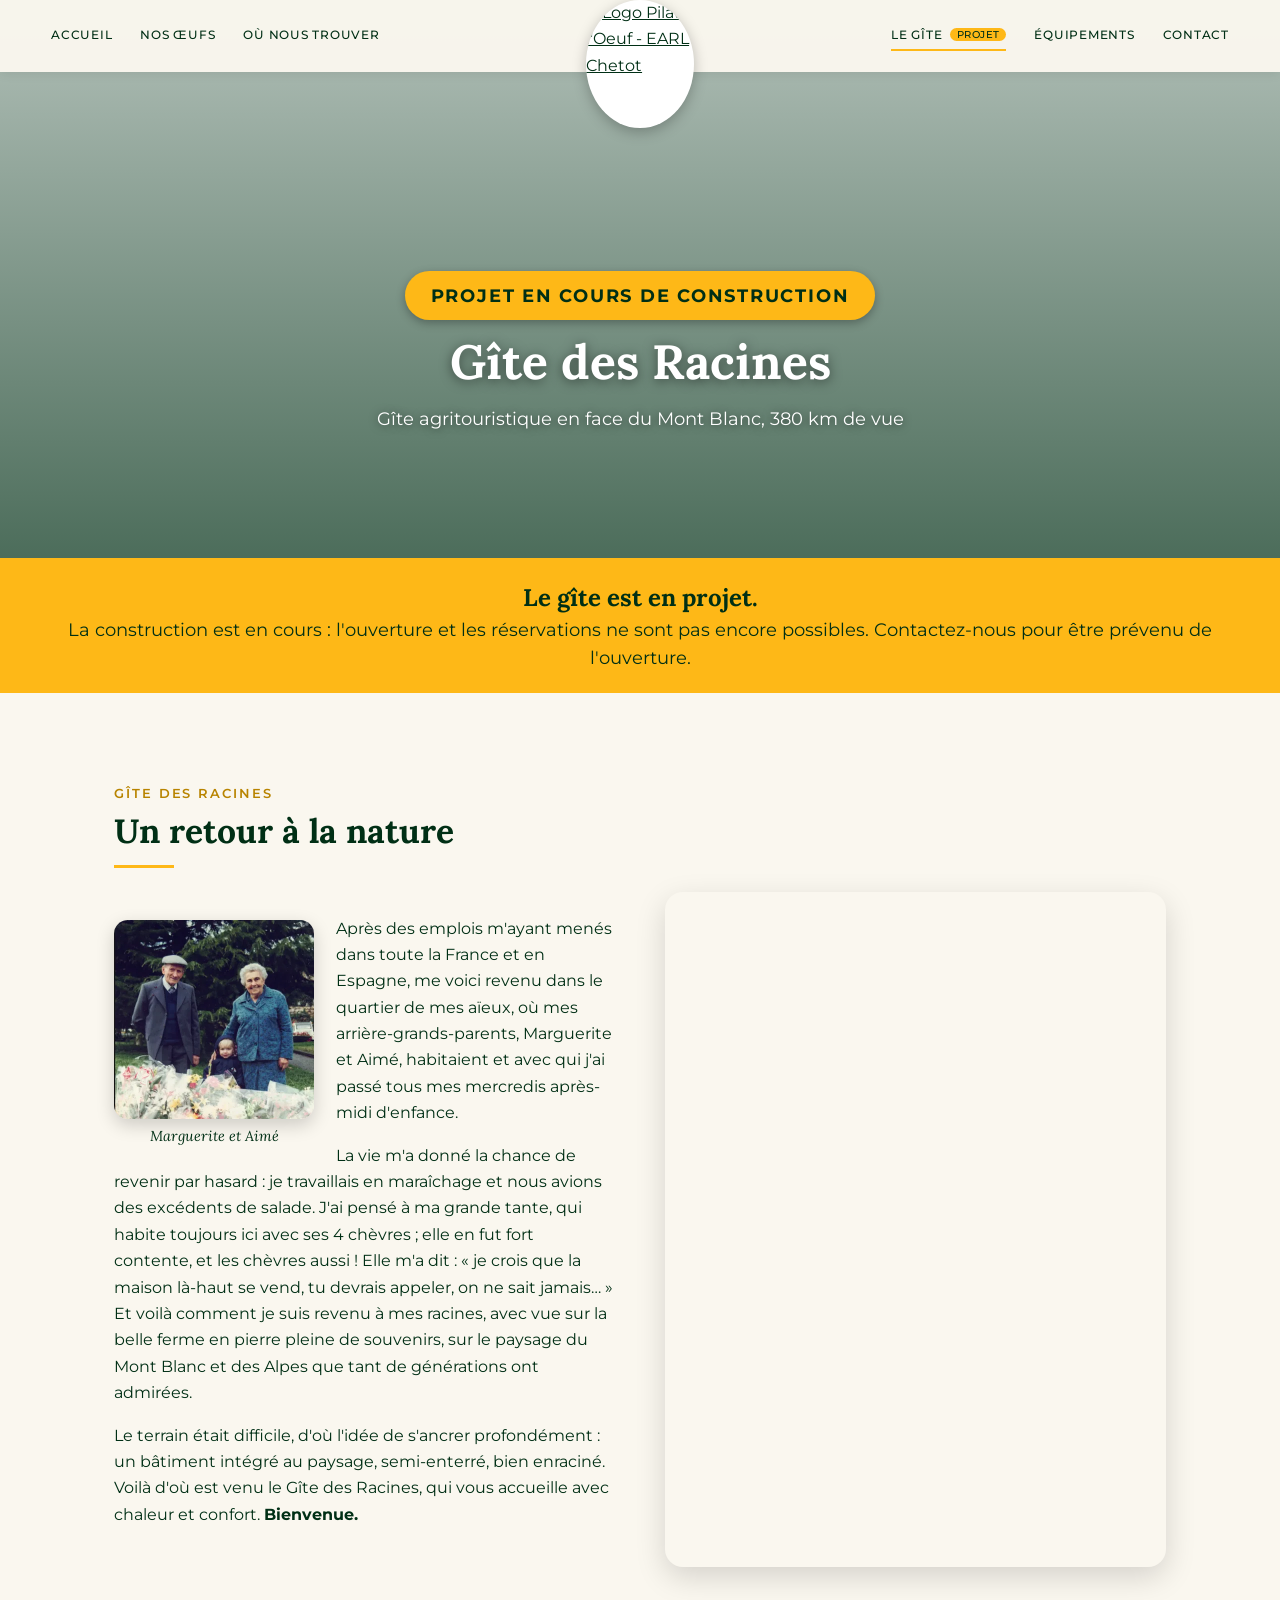
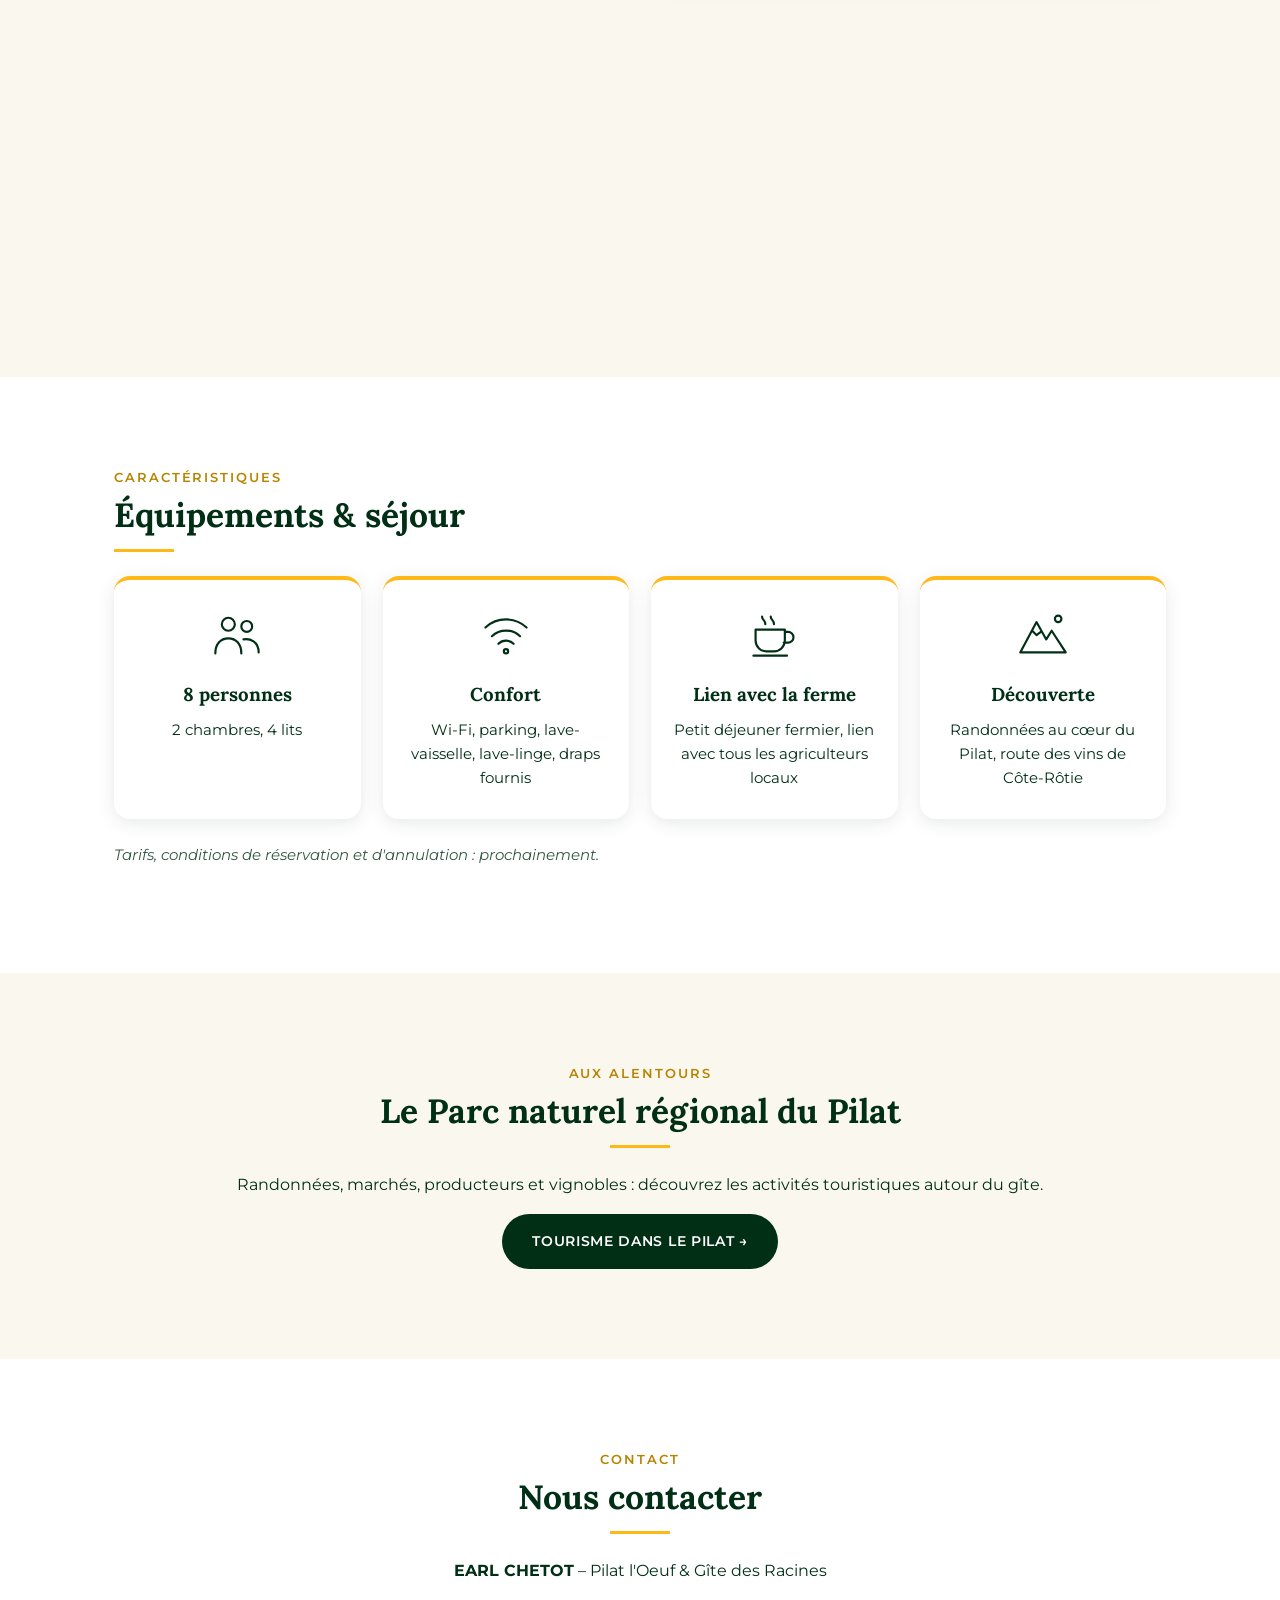
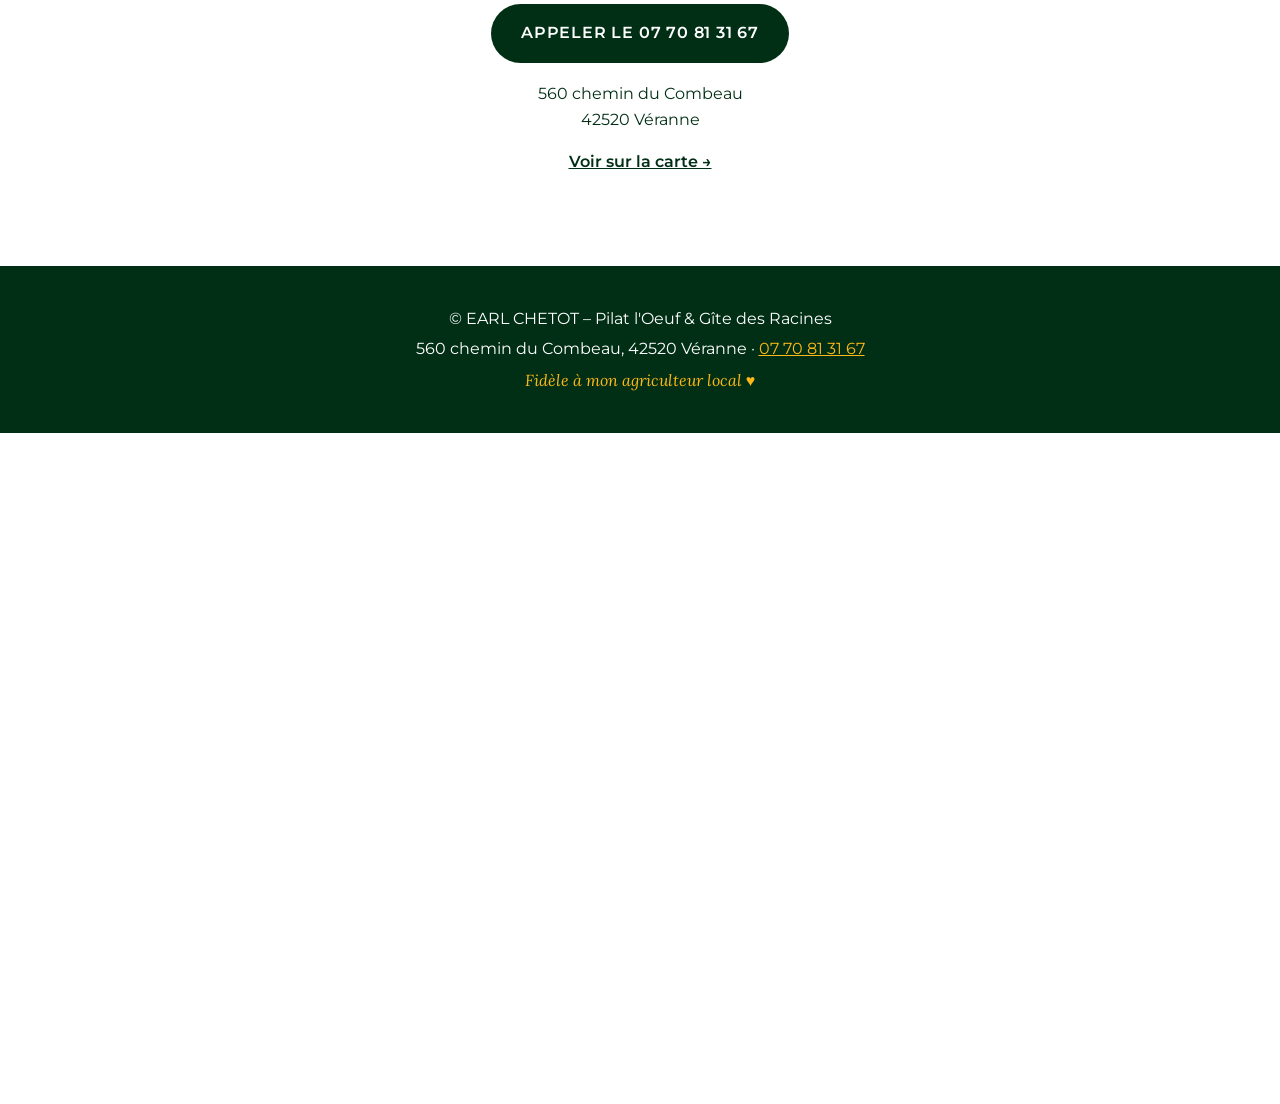
==== gite.html @ 7811bbba "m" ====
<!DOCTYPE html>
<html lang="fr">
<head>
<meta charset="utf-8">
<meta name="viewport" content="width=device-width, initial-scale=1">
<title>Gîte des Racines (en projet) | Gîte agritouristique à Véranne, Pilat</title>
<meta name="description" content="Gîte des Racines : projet de gîte agritouristique semi-enterré face au Mont Blanc, à Véranne (Pilat). 8 personnes, 2 chambres. Ouverture prochainement.">
<meta name="author" content="EARL Chetot">
<meta name="robots" content="index, follow, max-image-preview:large">
<meta name="theme-color" content="#002F15">
<link rel="canonical" href="https://rapatatasse.github.io/chetot/gite.html">
<link rel="icon" type="image/png" sizes="32x32" href="img/icon-32.png">
<link rel="apple-touch-icon" href="img/icon-180.png">
<meta property="og:type" content="website">
<meta property="og:locale" content="fr_FR">
<meta property="og:site_name" content="Pilat l'Oeuf &amp; Gîte des Racines">
<meta property="og:title" content="Gîte des Racines (en projet) | Gîte agritouristique à Véranne, Pilat">
<meta property="og:description" content="Gîte des Racines : projet de gîte agritouristique semi-enterré face au Mont Blanc, à Véranne (Pilat). 8 personnes, 2 chambres. Ouverture prochainement.">
<meta property="og:url" content="https://rapatatasse.github.io/chetot/gite.html">
<meta property="og:image" content="https://rapatatasse.github.io/chetot/img/og-image.jpg">
<meta property="og:image:width" content="1200">
<meta property="og:image:height" content="630">
<meta name="twitter:card" content="summary_large_image">
<meta name="twitter:title" content="Gîte des Racines (en projet) | Gîte agritouristique à Véranne, Pilat">
<meta name="twitter:description" content="Gîte des Racines : projet de gîte agritouristique semi-enterré face au Mont Blanc, à Véranne (Pilat). 8 personnes, 2 chambres. Ouverture prochainement.">
<meta name="twitter:image" content="https://rapatatasse.github.io/chetot/img/og-image.jpg">
<link rel="preload" as="image" href="img/homegite-800.webp" media="(max-width:860px)">
<link rel="preload" as="image" href="img/homegite.webp" media="(min-width:861px)">
<link rel="preconnect" href="https://fonts.googleapis.com">
<link rel="preconnect" href="https://fonts.gstatic.com" crossorigin>
<link href="https://fonts.googleapis.com/css2?family=Lora:wght@400;600&family=Montserrat:wght@400;500;600&display=swap" rel="stylesheet">
<link rel="stylesheet" href="style.css">
<script type="application/ld+json">
{"@context":"https://schema.org","@graph":[{"@type":"LodgingBusiness","@id":"https://rapatatasse.github.io/chetot/#gite","name":"Gîte des Racines (en projet)","url":"https://rapatatasse.github.io/chetot/gite.html","image":"https://rapatatasse.github.io/chetot/img/gite-matin.webp","telephone":"+33770813167","address":{"@type":"PostalAddress","streetAddress":"560 chemin du Combeau","postalCode":"42520","addressLocality":"Véranne","addressRegion":"Loire","addressCountry":"FR"},"description":"Projet de gîte agritouristique semi-enterré face au Mont Blanc, 2 chambres, 4 lits, 8 personnes, dans le Parc naturel régional du Pilat.","numberOfRooms":2,"amenityFeature":[{"@type":"LocationFeatureSpecification","name":"Wi-Fi","value":true},{"@type":"LocationFeatureSpecification","name":"Parking","value":true},{"@type":"LocationFeatureSpecification","name":"Lave-vaisselle","value":true},{"@type":"LocationFeatureSpecification","name":"Lave-linge","value":true},{"@type":"LocationFeatureSpecification","name":"Draps fournis","value":true}],"parentOrganization":{"@id":"https://rapatatasse.github.io/chetot/#elevage"}},{"@type":"BreadcrumbList","itemListElement":[{"@type":"ListItem","position":1,"name":"Accueil","item":"https://rapatatasse.github.io/chetot/"},{"@type":"ListItem","position":2,"name":"Le gîte","item":"https://rapatatasse.github.io/chetot/gite.html"}]}]}
</script>
</head>
<body>
<svg width="0" height="0" style="position:absolute" aria-hidden="true"><defs>
<symbol id="i-hen" viewBox="0 0 48 48"><path d="M12 20c2 14 8 20 18 20 8 0 12-6 12-12 0-3-1-5-3-6"/><path d="M27 21c0-4 1-7 5-7s6 3 6 6-1 4-3 5"/><path d="M31 14c0-3 2-4 3-3 1-2 4-1 3 2"/><path d="M38 19l4 2-4 2"/><path d="M26 40v5M32 40v5M12 20c-3 0-5 3-6 6"/><circle cx="34" cy="18" r=".8"/></symbol>
<symbol id="i-wheat" viewBox="0 0 48 48"><path d="M24 46V8"/><path d="M24 18c-5 0-7-4-7-8 5 0 7 4 7 8zM24 18c5 0 7-4 7-8-5 0-7 4-7 8zM24 28c-5 0-7-4-7-8 5 0 7 4 7 8zM24 28c5 0 7-4 7-8-5 0-7 4-7 8zM24 38c-5 0-7-4-7-8 5 0 7 4 7 8zM24 38c5 0 7-4 7-8-5 0-7 4-7 8z"/></symbol>
<symbol id="i-leaf" viewBox="0 0 48 48"><path d="M8 38C8 20 20 10 40 8c0 20-10 32-26 32-3 0-6-1-6-2z"/><path d="M8 42L28 22"/></symbol>
<symbol id="i-house" viewBox="0 0 48 48"><path d="M5 24L24 8l19 16M10 21v21h28V21M20 42V30h8v12"/></symbol>
<symbol id="i-bed" viewBox="0 0 48 48"><path d="M6 40V12M6 32h36v8M42 32v-6a6 6 0 0 0-6-6H20v12"/><circle cx="13" cy="26" r="3.5"/></symbol>
<symbol id="i-sun" viewBox="0 0 48 48"><circle cx="24" cy="24" r="8"/><path d="M24 4v6M24 38v6M4 24h6M38 24h6M10 10l4 4M34 34l4 4M38 10l-4 4M14 34l-4 4"/></symbol>
<symbol id="i-tree" viewBox="0 0 48 48"><path d="M24 45V32M24 4L12 20h6L9 33h30l-9-13h6z"/></symbol>
<symbol id="i-medal" viewBox="0 0 48 48"><circle cx="24" cy="18" r="11"/><path d="M18 28l-4 16 10-5 10 5-4-16"/><path d="M24 12l2 4 4 .5-3 3 .8 4-3.8-2-3.8 2 .8-4-3-3 4-.5z"/></symbol>
<symbol id="i-barn" viewBox="0 0 48 48"><path d="M5 20L24 6l19 14v22H5zM15 42V28h18v14M15 28l18 14M33 28L15 42"/></symbol>
<symbol id="i-people" viewBox="0 0 48 48"><circle cx="16" cy="15" r="6"/><circle cx="33" cy="17" r="5"/><path d="M4 42c0-9 5-14 12-14s12 5 12 14M30 29c6-1 14 2 14 12"/></symbol>
<symbol id="i-wifi" viewBox="0 0 48 48"><path d="M5 18a28 28 0 0 1 38 0M11 26a19 19 0 0 1 26 0M17 33a10 10 0 0 1 14 0"/><circle cx="24" cy="40" r="2"/></symbol>
<symbol id="i-cup" viewBox="0 0 48 48"><path d="M7 20h27v10a10 10 0 0 1-10 10h-7A10 10 0 0 1 7 30zM34 22h3a5 5 0 0 1 0 10h-4M13 8c0 3 3 3 3 7M21 8c0 3 3 3 3 7M5 44h31"/></symbol>
<symbol id="i-mountain" viewBox="0 0 48 48"><path d="M3 41L18 13l9 16 5-8 13 20zM14 21l4 4 4-3"/><circle cx="38" cy="10" r="3"/></symbol>
</defs></svg>

<header class="topbar">
  <nav class="nav-left" aria-label="Menu élevage">
    <a href="index.html">Accueil</a>
    <a href="oeufs.html">Nos œufs</a>
    <a href="oeufs.html#vente">Où nous trouver</a>
  </nav>
  <a class="logo" href="index.html" aria-label="Accueil - Pilat l'Oeuf"><img src="img/logo.webp" width="300" height="356" alt="Logo Pilat l'Oeuf - EARL Chetot" fetchpriority="high"></a>
  <nav class="nav-right" aria-label="Menu gîte">
    <a href="gite.html" aria-current="page">Le gîte <em class="soon">projet</em></a>
    <a href="gite.html#equipements">Équipements</a>
    <a href="#contact">Contact</a>
  </nav>
  <button class="burger" aria-label="Ouvrir le menu" onclick="document.body.classList.toggle('menu-open')"><span></span><span></span><span></span></button>
</header>

<nav class="mobile-menu" aria-label="Menu mobile" onclick="document.body.classList.remove('menu-open')">
  <a href="index.html">Accueil</a>
  <a href="oeufs.html">Nos œufs</a>
  <a href="oeufs.html#vente">Où nous trouver</a>
  <a href="gite.html">Le gîte (en projet)</a>
  <a href="gite.html#equipements">Équipements</a>
  <a href="#contact">Contact</a>
</nav>

<main id="top">
  <section class="page-hero gite" aria-label="Présentation">
    <div class="page-hero-inner">
      <p class="badge badge-xl">Projet en cours de construction</p>
      <h1>Gîte des Racines</h1>
      <p>Gîte agritouristique en face du Mont Blanc, 380 km de vue</p>
    </div>
  </section>
  <aside class="project-banner" role="note">
    <strong>Le gîte est en projet.</strong> La construction est en cours : l'ouverture et les réservations ne sont pas encore possibles. Contactez-nous pour être prévenu de l'ouverture.
  </aside>

  <section id="gite" class="section alt">
    <div class="wrap">
      <p class="eyebrow">Gîte des Racines</p>
      <h2>Un retour à la nature</h2>
      <div class="two">
        <div>
          <figure class="inline-photo"><img src="img/papymamie.webp" srcset="img/papymamie-400.webp 400w, img/papymamie.webp 686w" sizes="(max-width:860px) 40vw, 200px" width="686" height="682" alt="Marguerite et Aimé, mes arrière-grands-parents" loading="lazy" decoding="async"><figcaption>Marguerite et Aimé</figcaption></figure>
          <p>Après des emplois m'ayant menés dans toute la France et en Espagne, me voici revenu dans le quartier de mes aïeux, où mes arrière-grands-parents, Marguerite et Aimé, habitaient et avec qui j'ai passé tous mes mercredis après-midi d'enfance.</p>
          <p>La vie m'a donné la chance de revenir par hasard : je travaillais en maraîchage et nous avions des excédents de salade. J'ai pensé à ma grande tante, qui habite toujours ici avec ses 4 chèvres ; elle en fut fort contente, et les chèvres aussi ! Elle m'a dit : « je crois que la maison là-haut se vend, tu devrais appeler, on ne sait jamais… » Et voilà comment je suis revenu à mes racines, avec vue sur la belle ferme en pierre pleine de souvenirs, sur le paysage du Mont Blanc et des Alpes que tant de générations ont admirées.</p>
          <p>Le terrain était difficile, d'où l'idée de s'ancrer profondément : un bâtiment intégré au paysage, semi-enterré, bien enraciné. Voilà d'où est venu le Gîte des Racines, qui vous accueille avec chaleur et confort. <strong>Bienvenue.</strong></p>
          
        </div>
        <img class="rounded" src="img/gite-matin.webp" srcset="img/gite-matin-500.webp 500w, img/gite-matin.webp 900w" sizes="(max-width:860px) 100vw, 530px" width="900" height="675" alt="Vue du gîte au matin" loading="lazy" decoding="async">
      </div>
      <div class="gallery">
        <img src="img/gite-vue-1.webp" srcset="img/gite-vue-1-500.webp 500w, img/gite-vue-1.webp 900w" sizes="(max-width:860px) 100vw, 530px" width="900" height="661" alt="Vue depuis le gîte" loading="lazy" decoding="async">
        <img src="img/gite-vue-3.webp" srcset="img/gite-vue-3-500.webp 500w, img/gite-vue-3.webp 900w" sizes="(max-width:860px) 100vw, 530px" width="900" height="506" alt="Vue depuis le gîte" loading="lazy" decoding="async">
      </div>
    </div>
  </section>
  <section id="equipements" class="section">
    <div class="wrap">
      <p class="eyebrow">Caractéristiques</p>
      <h2>Équipements &amp; séjour</h2>
      <div class="cards">
        <article><svg class="ico" viewBox="0 0 48 48" aria-hidden="true"><use href="#i-people"/></svg><h3>8 personnes</h3><p>2 chambres, 4 lits</p></article>
        <article><svg class="ico" viewBox="0 0 48 48" aria-hidden="true"><use href="#i-wifi"/></svg><h3>Confort</h3><p>Wi-Fi, parking, lave-vaisselle, lave-linge, draps fournis</p></article>
        <article><svg class="ico" viewBox="0 0 48 48" aria-hidden="true"><use href="#i-cup"/></svg><h3>Lien avec la ferme</h3><p>Petit déjeuner fermier, lien avec tous les agriculteurs locaux</p></article>
        <article><svg class="ico" viewBox="0 0 48 48" aria-hidden="true"><use href="#i-mountain"/></svg><h3>Découverte</h3><p>Randonnées au cœur du Pilat, route des vins de Côte-Rôtie</p></article>
      </div>
      <p class="note">Tarifs, conditions de réservation et d'annulation : prochainement.</p>
    </div>
  </section>
  <section id="alentours" class="section alt">
    <div class="wrap center">
      <p class="eyebrow">Aux alentours</p>
      <h2>Le Parc naturel régional du Pilat</h2>
      <p>Randonnées, marchés, producteurs et vignobles : découvrez les activités touristiques autour du gîte.</p>
      <a class="btn btn-green" href="https://www.parc-naturel-pilat.fr/thematique/nos-actions/tourisme/" target="_blank" rel="noopener">Tourisme dans le Pilat →</a>
    </div>
  </section>
  <section id="contact" class="section">
    <div class="wrap center">
      <p class="eyebrow">Contact</p>
      <h2>Nous contacter</h2>
      <p><strong>EARL CHETOT</strong> – Pilat l'Oeuf &amp; Gîte des Racines</p>
      <address class="contact-card">
        <a class="btn btn-green" href="tel:+33770813167">Appeler le 07 70 81 31 67</a>
        <p>560 chemin du Combeau<br>42520 Véranne</p>
        <a class="maplink" href="https://www.google.com/maps/search/?api=1&query=560+chemin+du+Combeau+42520+V%C3%A9ranne" target="_blank" rel="noopener">Voir sur la carte →</a>
      </address>
    </div>
  </section>
</main>

<footer>
  <p>© EARL CHETOT – Pilat l'Oeuf &amp; Gîte des Racines</p>
  <p>560 chemin du Combeau, 42520 Véranne · <a href="tel:+33770813167">07 70 81 31 67</a></p>
  <p class="tag">Fidèle à mon agriculteur local ♥</p>
</footer>

</body>
</html>
---- style.css ----
:root{--gold:#FEB817;--green:#002F15;--cream:#faf7ef;--sage:#7d9a78}
*{box-sizing:border-box;margin:0;padding:0}
html{scroll-behavior:smooth;scroll-padding-top:80px}
body{font-family:'Montserrat',sans-serif;color:var(--green);background:#fff;line-height:1.65}
img{max-width:100%;display:block}
a{color:inherit}

/* Header */
.topbar{position:fixed;top:0;left:0;right:0;height:72px;z-index:50;background:rgba(250,247,239,.96);display:flex;align-items:center;justify-content:space-between;padding:0 4%;box-shadow:0 2px 10px rgba(0,0,0,.08)}
.topbar nav{display:flex;gap:28px;flex:1}
.nav-right{justify-content:flex-end}
.topbar nav a{text-decoration:none;font-size:.78rem;text-transform:uppercase;letter-spacing:.06em;font-weight:500;padding:4px 0;border-bottom:2px solid transparent}
.topbar nav a:hover{border-color:var(--gold)}
.logo{position:relative;z-index:2;margin:0 30px}
.logo img{height:128px;width:auto;margin-top:56px;border-radius:50%;box-shadow:0 4px 14px rgba(0,0,0,.25);background:#fff}
.burger,.mobile-menu{display:none}

/* Hero */
.sr-only{position:absolute;width:1px;height:1px;overflow:hidden;clip:rect(0 0 0 0);white-space:nowrap}
.poules{--bg:url(img/homepoules.webp)}
.gite{--bg:url(img/homegite.webp)}
.hero{display:flex;min-height:100vh;padding-top:72px}
.half{flex:1;position:relative;background:var(--bg) center/cover no-repeat;display:flex;align-items:center;justify-content:center;text-align:center;color:#fff}
.half::before{content:"";position:absolute;inset:0;background:linear-gradient(180deg,rgba(0,47,21,.15),rgba(0,47,21,.55))}
.half-inner{position:relative;max-width:420px;padding:30px 20px;margin-top:80px}
.half .hero-title{font-family:'Lora',serif;font-weight:600;font-size:2.3rem;line-height:1.2;text-shadow:0 2px 12px rgba(0,0,0,.5);padding-bottom:18px;margin-bottom:22px;border-bottom:2px solid #fff}
.picto{list-style:none;display:flex;justify-content:center;gap:22px;margin-bottom:28px}
.ico{width:44px;height:44px;fill:none;stroke:currentColor;stroke-width:2;stroke-linecap:round;stroke-linejoin:round}
.picto li{font-size:1.7rem;display:flex;flex-direction:column;align-items:center;max-width:100px}
.picto span{font-size:.7rem;text-transform:uppercase;letter-spacing:.05em;margin-top:4px;line-height:1.3}
.btn{display:inline-block;padding:14px 28px;border-radius:40px;text-decoration:none;font-weight:600;font-size:.85rem;text-transform:uppercase;letter-spacing:.05em;border:2px solid rgba(255,255,255,.8);transition:transform .2s}
.btn:hover{transform:translateY(-2px)}
.btn-gold{background:var(--gold);color:var(--green)}
.btn-green{background:var(--sage);color:#fff}
.section .btn-green{border-color:transparent;background:var(--green)}

/* Sections */
.section{padding:90px 0}
.alt{background:var(--cream)}
.wrap{max-width:1100px;margin:0 auto;padding:0 24px}
.center{text-align:center}
.two{display:grid;grid-template-columns:1fr 1fr;gap:50px;align-items:center}
.eyebrow{color:#b88400;text-transform:uppercase;letter-spacing:.15em;font-size:.8rem;font-weight:600;margin-bottom:6px}
h2{font-family:'Lora',serif;font-size:2.1rem;line-height:1.25;margin-bottom:24px;position:relative;padding-bottom:16px}
h2::after{content:"";position:absolute;left:0;bottom:0;width:60px;height:3px;background:var(--gold)}
.center h2::after{left:50%;transform:translateX(-50%)}
p{margin-bottom:16px}
.rounded{border-radius:18px;box-shadow:0 10px 30px rgba(0,0,0,.15);width:100%;object-fit:cover}
.cards{display:grid;grid-template-columns:repeat(4,1fr);gap:22px;margin-top:20px}
.cards.three{grid-template-columns:repeat(3,1fr)}
.cards article{background:#fff;border-radius:16px;padding:28px 22px;text-align:center;box-shadow:0 4px 18px rgba(0,47,21,.1);border-top:4px solid var(--gold)}
.alt .cards article{background:#fff}
.cards .ico{width:52px;height:52px;margin:0 auto 10px;stroke:var(--green)}
.cards h3{font-family:'Lora',serif;margin-bottom:8px}
.cards p{font-size:.92rem;margin:0}
.note{margin-top:24px;font-style:italic;font-size:.92rem;opacity:.8}
.gallery{display:grid;grid-template-columns:1fr 1fr;gap:20px;margin-top:40px}
.gallery img{border-radius:14px;height:280px;width:100%;object-fit:cover}
.gallery figure{margin:0}
.gallery figcaption{text-align:center;font-family:'Lora',serif;font-style:italic;margin-top:10px;font-size:.95rem}
.gallery.g3{grid-template-columns:repeat(3,1fr)}
.gallery.g3 img{height:360px}
.portrait{max-height:560px;object-position:center 30%}
footer{background:var(--green);color:#fff;text-align:center;padding:36px 20px}
footer p{margin:4px 0}
.tag{color:var(--gold);font-family:'Lora',serif;font-style:italic}

/* Mobile : visuel dédié */
@media(max-width:860px){
  .poules{--bg:url(img/homepoules-800.webp)}
  .gite{--bg:url(img/homegite-800.webp)}
  html{scroll-padding-top:60px}
  .topbar{height:60px;justify-content:center}
  .topbar nav{display:none}
  .logo{margin:0}
  .logo img{height:92px;margin-top:38px}
  .burger{display:flex;flex-direction:column;gap:5px;position:absolute;right:16px;top:18px;background:none;border:0;padding:4px;cursor:pointer}
  .burger span{width:26px;height:3px;background:var(--green);border-radius:2px}
  .mobile-menu{position:fixed;top:60px;left:0;right:0;z-index:49;background:var(--cream);flex-direction:column;text-align:center;padding:50px 0 16px;box-shadow:0 8px 20px rgba(0,0,0,.2);transform:translateY(-130%);transition:transform .3s}
  .menu-open .mobile-menu{display:flex;transform:none}
  .mobile-menu a{padding:14px;text-decoration:none;text-transform:uppercase;letter-spacing:.06em;font-size:.9rem;border-bottom:1px solid rgba(0,47,21,.1)}
  .hero{flex-direction:column;padding-top:60px;min-height:0}
  .half{min-height:calc((100svh - 60px)/2);min-height:420px}
  .half-inner{margin-top:0;padding:50px 18px 40px}
  .gite .half-inner{padding-top:50px}
  .half .hero-title{font-size:1.6rem;padding-bottom:12px;margin-bottom:16px}
  .picto{gap:14px;margin-bottom:20px}
  .picto li{max-width:84px}
  .picto .ico{width:36px;height:36px}
  .btn{display:block;padding:14px 18px;font-size:.8rem}
  .section{padding:54px 0}
  .two,.cards,.cards.three,.gallery,.gallery.g3{grid-template-columns:1fr}
  .two{gap:28px}
  h2{font-size:1.6rem}
  .gallery img,.gallery.g3 img{height:240px}
  .portrait{max-height:420px}
}

@media(prefers-reduced-motion:reduce){html{scroll-behavior:auto}*{transition:none!important}}
.topbar nav a:focus-visible,.btn:focus-visible,.burger:focus-visible{outline:3px solid var(--gold);outline-offset:3px}

.topbar nav a[aria-current]{border-color:var(--gold)}
.soon{font-style:normal;font-size:.6rem;background:var(--gold);color:var(--green);border-radius:10px;padding:1px 7px;margin-left:4px;vertical-align:middle;letter-spacing:.04em}
.badge{display:inline-block;background:var(--gold);color:var(--green);font-weight:700;text-transform:uppercase;letter-spacing:.1em;font-size:.8rem;padding:6px 16px;border-radius:30px;margin-bottom:14px;box-shadow:0 3px 10px rgba(0,0,0,.3)}
.badge-xl{font-size:1.1rem;padding:10px 26px}
.page-hero{position:relative;min-height:62vh;padding-top:72px;background:var(--bg) center/cover no-repeat;display:flex;align-items:center;justify-content:center;text-align:center;color:#fff}
.page-hero::before{content:"";position:absolute;inset:0;background:linear-gradient(180deg,rgba(0,47,21,.3),rgba(0,47,21,.7))}
.page-hero-inner{position:relative;max-width:760px;padding:60px 20px 40px;margin-top:70px}
.page-hero h1{font-family:'Lora',serif;font-size:3rem;line-height:1.15;text-shadow:0 2px 12px rgba(0,0,0,.5);margin-bottom:14px}
.page-hero p{font-size:1.1rem;text-shadow:0 1px 8px rgba(0,0,0,.6)}
.page-hero p.badge{text-shadow:none;font-size:.8rem}
.page-hero p.badge-xl{font-size:1.1rem}
.project-banner{background:var(--gold);color:var(--green);text-align:center;padding:22px 24px;font-size:1.15rem;line-height:1.5}
.project-banner strong{font-family:'Lora',serif;font-size:1.5rem;display:block}
.contact-card{font-style:normal;margin-top:20px}
.contact-card .btn{font-size:1rem;margin-bottom:18px}
.maplink{font-weight:600}
footer a{color:var(--gold)}
@media(max-width:860px){
  .page-hero{min-height:55vh;padding-top:60px}
  .page-hero-inner{margin-top:50px;padding:40px 18px 30px}
  .page-hero h1{font-size:2rem}
  .badge-xl{font-size:.9rem!important;padding:8px 18px}
  .project-banner{font-size:1rem;padding:18px}
  .project-banner strong{font-size:1.25rem}
  .contact-card .btn{display:block}
}

.inline-photo{float:left;width:200px;margin:4px 22px 10px 0}
.inline-photo img{width:100%;height:auto;border-radius:14px;box-shadow:0 6px 18px rgba(0,0,0,.18)}
.inline-photo figcaption{text-align:center;font-family:Lora,serif;font-style:italic;font-size:.9rem;margin-top:6px}
@media(max-width:860px){.inline-photo{width:40%;margin-right:16px}}
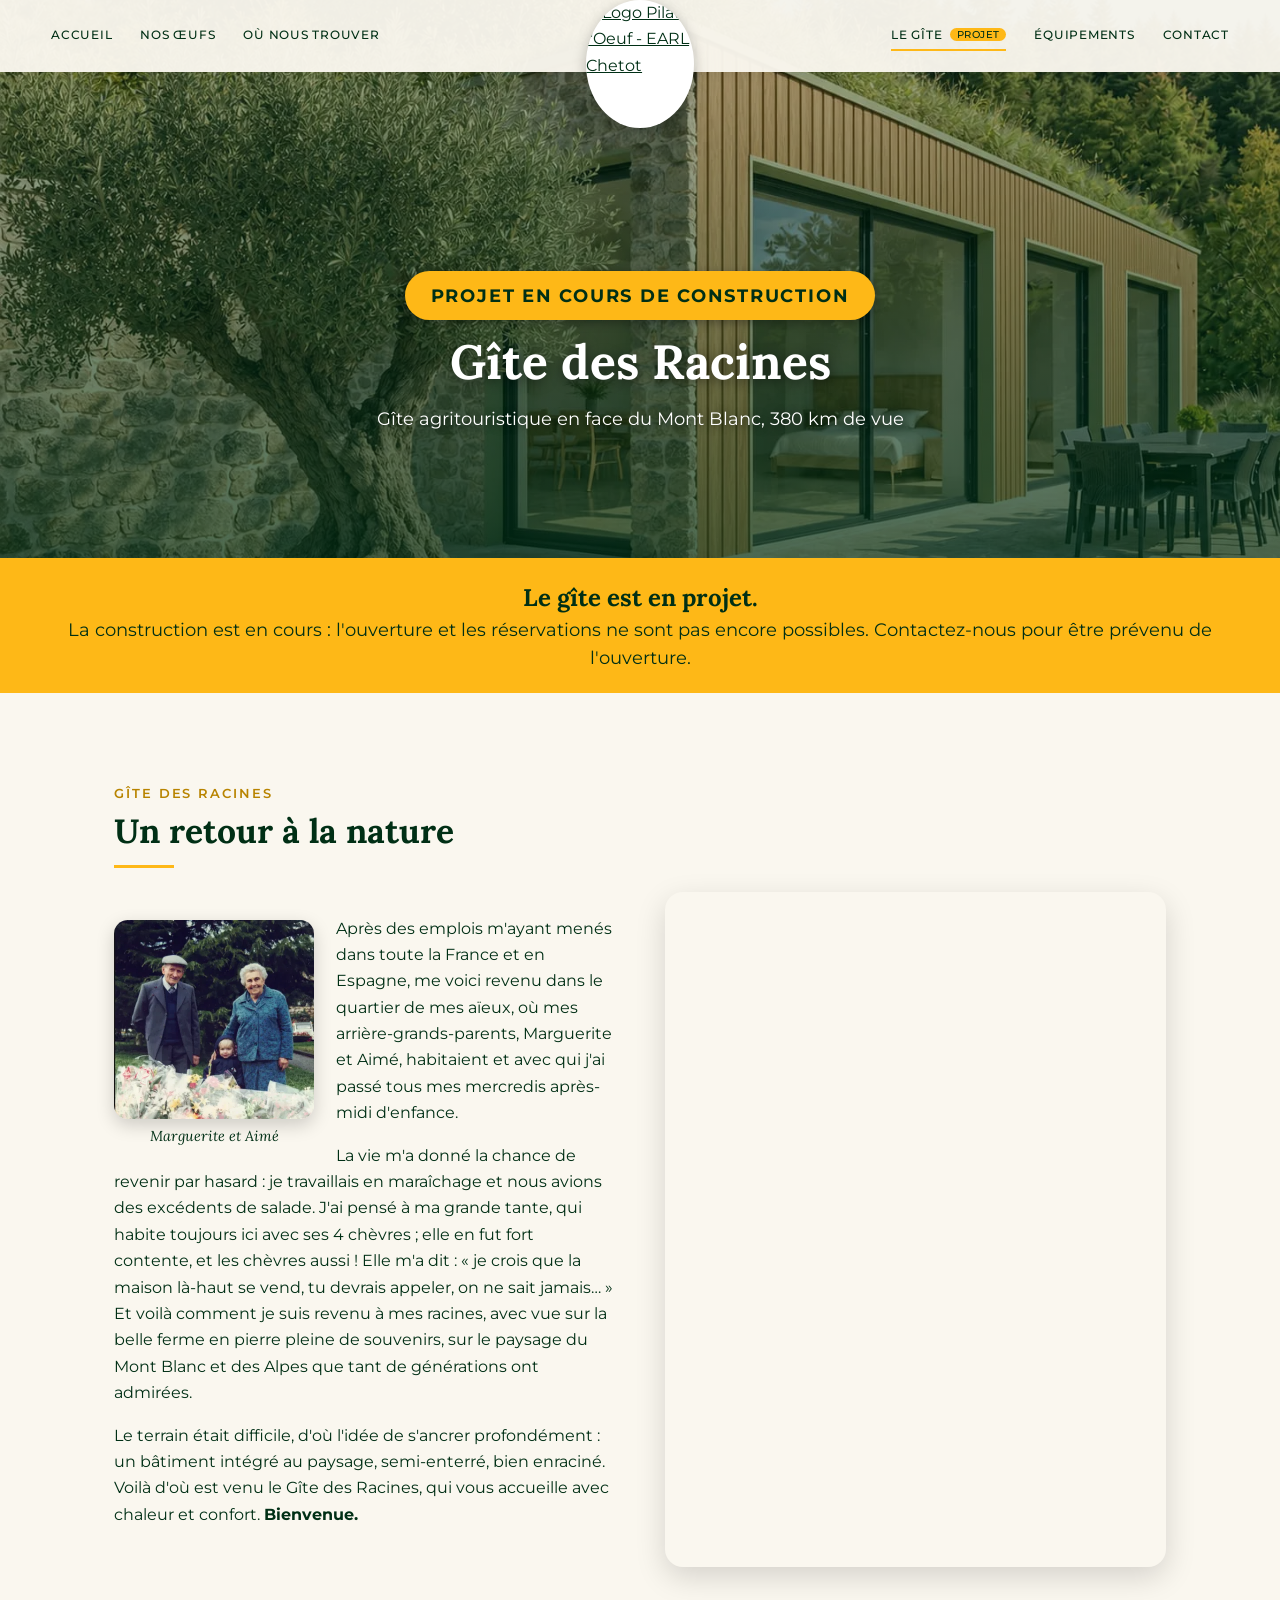
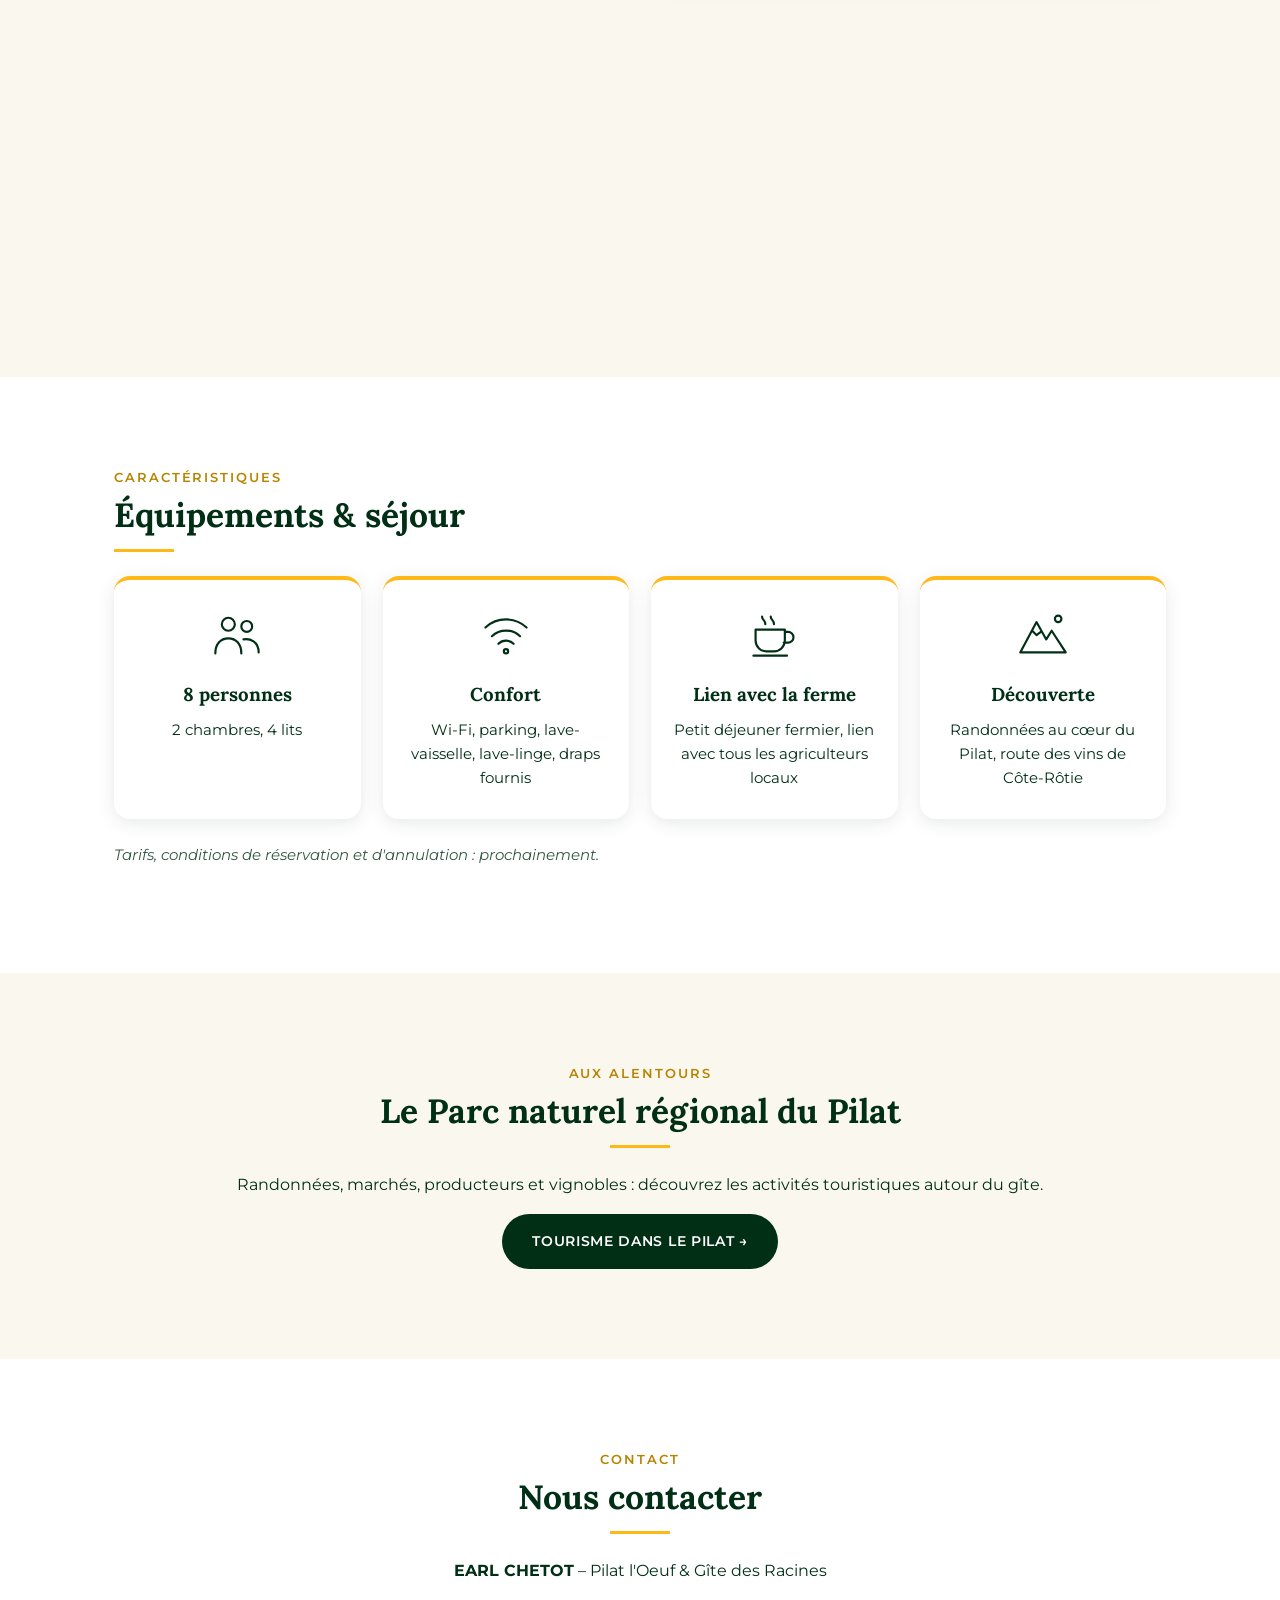
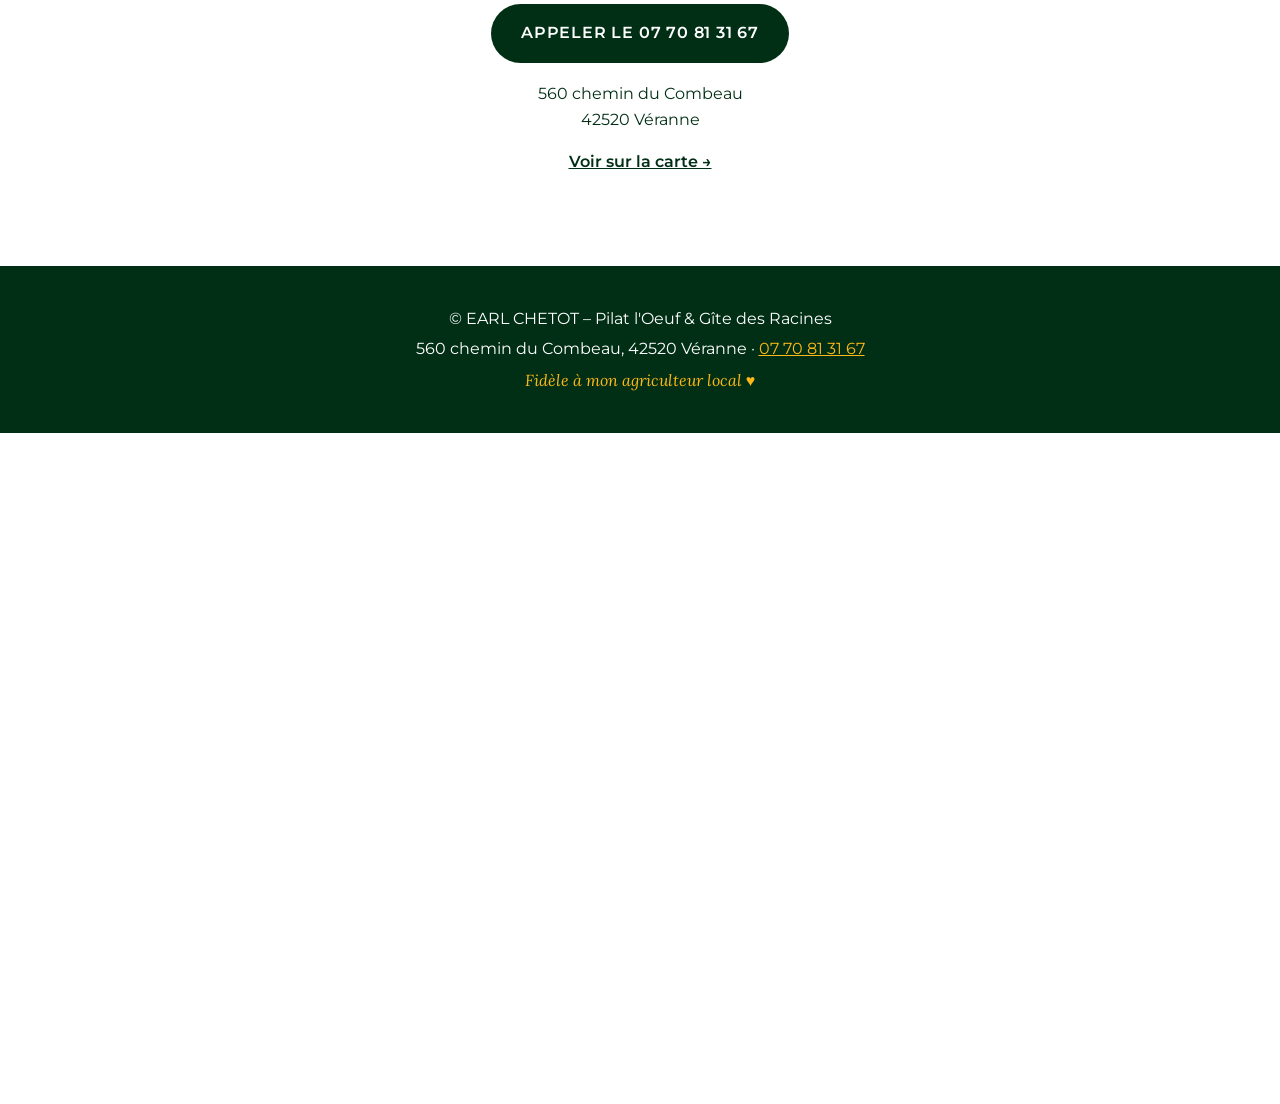
==== commit 2b835abe: "m" ====
--- a/gite.html
+++ b/gite.html
@@ -8,7 +8,7 @@
 <meta name="author" content="EARL Chetot">
 <meta name="robots" content="index, follow, max-image-preview:large">
 <meta name="theme-color" content="#002F15">
-<link rel="canonical" href="https://rapatatasse.github.io/chetot/gite.html">
+<link rel="canonical" href="https://www.pilatloeuf.fr/gite.html">
 <link rel="icon" type="image/png" sizes="32x32" href="img/icon-32.png">
 <link rel="apple-touch-icon" href="img/icon-180.png">
 <meta property="og:type" content="website">
@@ -16,14 +16,14 @@
 <meta property="og:site_name" content="Pilat l'Oeuf &amp; Gîte des Racines">
 <meta property="og:title" content="Gîte des Racines (en projet) | Gîte agritouristique à Véranne, Pilat">
 <meta property="og:description" content="Gîte des Racines : projet de gîte agritouristique semi-enterré face au Mont Blanc, à Véranne (Pilat). 8 personnes, 2 chambres. Ouverture prochainement.">
-<meta property="og:url" content="https://rapatatasse.github.io/chetot/gite.html">
-<meta property="og:image" content="https://rapatatasse.github.io/chetot/img/og-image.jpg">
+<meta property="og:url" content="https://www.pilatloeuf.fr/gite.html">
+<meta property="og:image" content="https://www.pilatloeuf.fr/img/og-image.jpg">
 <meta property="og:image:width" content="1200">
 <meta property="og:image:height" content="630">
 <meta name="twitter:card" content="summary_large_image">
 <meta name="twitter:title" content="Gîte des Racines (en projet) | Gîte agritouristique à Véranne, Pilat">
 <meta name="twitter:description" content="Gîte des Racines : projet de gîte agritouristique semi-enterré face au Mont Blanc, à Véranne (Pilat). 8 personnes, 2 chambres. Ouverture prochainement.">
-<meta name="twitter:image" content="https://rapatatasse.github.io/chetot/img/og-image.jpg">
+<meta name="twitter:image" content="https://www.pilatloeuf.fr/img/og-image.jpg">
 <link rel="preload" as="image" href="img/homegite-800.webp" media="(max-width:860px)">
 <link rel="preload" as="image" href="img/homegite.webp" media="(min-width:861px)">
 <link rel="preconnect" href="https://fonts.googleapis.com">
@@ -31,7 +31,7 @@
 <link href="https://fonts.googleapis.com/css2?family=Lora:wght@400;600&family=Montserrat:wght@400;500;600&display=swap" rel="stylesheet">
 <link rel="stylesheet" href="style.css">
 <script type="application/ld+json">
-{"@context":"https://schema.org","@graph":[{"@type":"LodgingBusiness","@id":"https://rapatatasse.github.io/chetot/#gite","name":"Gîte des Racines (en projet)","url":"https://rapatatasse.github.io/chetot/gite.html","image":"https://rapatatasse.github.io/chetot/img/gite-matin.webp","telephone":"+33770813167","address":{"@type":"PostalAddress","streetAddress":"560 chemin du Combeau","postalCode":"42520","addressLocality":"Véranne","addressRegion":"Loire","addressCountry":"FR"},"description":"Projet de gîte agritouristique semi-enterré face au Mont Blanc, 2 chambres, 4 lits, 8 personnes, dans le Parc naturel régional du Pilat.","numberOfRooms":2,"amenityFeature":[{"@type":"LocationFeatureSpecification","name":"Wi-Fi","value":true},{"@type":"LocationFeatureSpecification","name":"Parking","value":true},{"@type":"LocationFeatureSpecification","name":"Lave-vaisselle","value":true},{"@type":"LocationFeatureSpecification","name":"Lave-linge","value":true},{"@type":"LocationFeatureSpecification","name":"Draps fournis","value":true}],"parentOrganization":{"@id":"https://rapatatasse.github.io/chetot/#elevage"}},{"@type":"BreadcrumbList","itemListElement":[{"@type":"ListItem","position":1,"name":"Accueil","item":"https://rapatatasse.github.io/chetot/"},{"@type":"ListItem","position":2,"name":"Le gîte","item":"https://rapatatasse.github.io/chetot/gite.html"}]}]}
+{"@context":"https://schema.org","@graph":[{"@type":"LodgingBusiness","@id":"https://www.pilatloeuf.fr/#gite","name":"Gîte des Racines (en projet)","url":"https://www.pilatloeuf.fr/gite.html","image":"https://www.pilatloeuf.fr/img/gite-matin.webp","telephone":"+33770813167","address":{"@type":"PostalAddress","streetAddress":"560 chemin du Combeau","postalCode":"42520","addressLocality":"Véranne","addressRegion":"Loire","addressCountry":"FR"},"description":"Projet de gîte agritouristique semi-enterré face au Mont Blanc, 2 chambres, 4 lits, 8 personnes, dans le Parc naturel régional du Pilat.","numberOfRooms":2,"amenityFeature":[{"@type":"LocationFeatureSpecification","name":"Wi-Fi","value":true},{"@type":"LocationFeatureSpecification","name":"Parking","value":true},{"@type":"LocationFeatureSpecification","name":"Lave-vaisselle","value":true},{"@type":"LocationFeatureSpecification","name":"Lave-linge","value":true},{"@type":"LocationFeatureSpecification","name":"Draps fournis","value":true}],"parentOrganization":{"@id":"https://www.pilatloeuf.fr/#elevage"}},{"@type":"BreadcrumbList","itemListElement":[{"@type":"ListItem","position":1,"name":"Accueil","item":"https://www.pilatloeuf.fr/"},{"@type":"ListItem","position":2,"name":"Le gîte","item":"https://www.pilatloeuf.fr/gite.html"}]}]}
 </script>
 </head>
 <body>
--- a/style.css
+++ b/style.css
@@ -27,7 +27,8 @@
 .picto{list-style:none;display:flex;justify-content:center;gap:22px;margin-bottom:28px}
 .ico{width:44px;height:44px;fill:none;stroke:currentColor;stroke-width:2;stroke-linecap:round;stroke-linejoin:round}
 .picto li{font-size:1.7rem;display:flex;flex-direction:column;align-items:center;max-width:100px}
-.picto span{font-size:.7rem;text-transform:uppercase;letter-spacing:.05em;margin-top:4px;line-height:1.3}
+.picto span{font-size:.7rem;text-transform:uppercase;letter-spacing:.05em;margin-top:4px;line-height:1.3;hyphens:auto;overflow-wrap:break-word}
+.picto img.ico{object-fit:contain}
 .btn{display:inline-block;padding:14px 28px;border-radius:40px;text-decoration:none;font-weight:600;font-size:.85rem;text-transform:uppercase;letter-spacing:.05em;border:2px solid rgba(255,255,255,.8);transition:transform .2s}
 .btn:hover{transform:translateY(-2px)}
 .btn-gold{background:var(--gold);color:var(--green)}
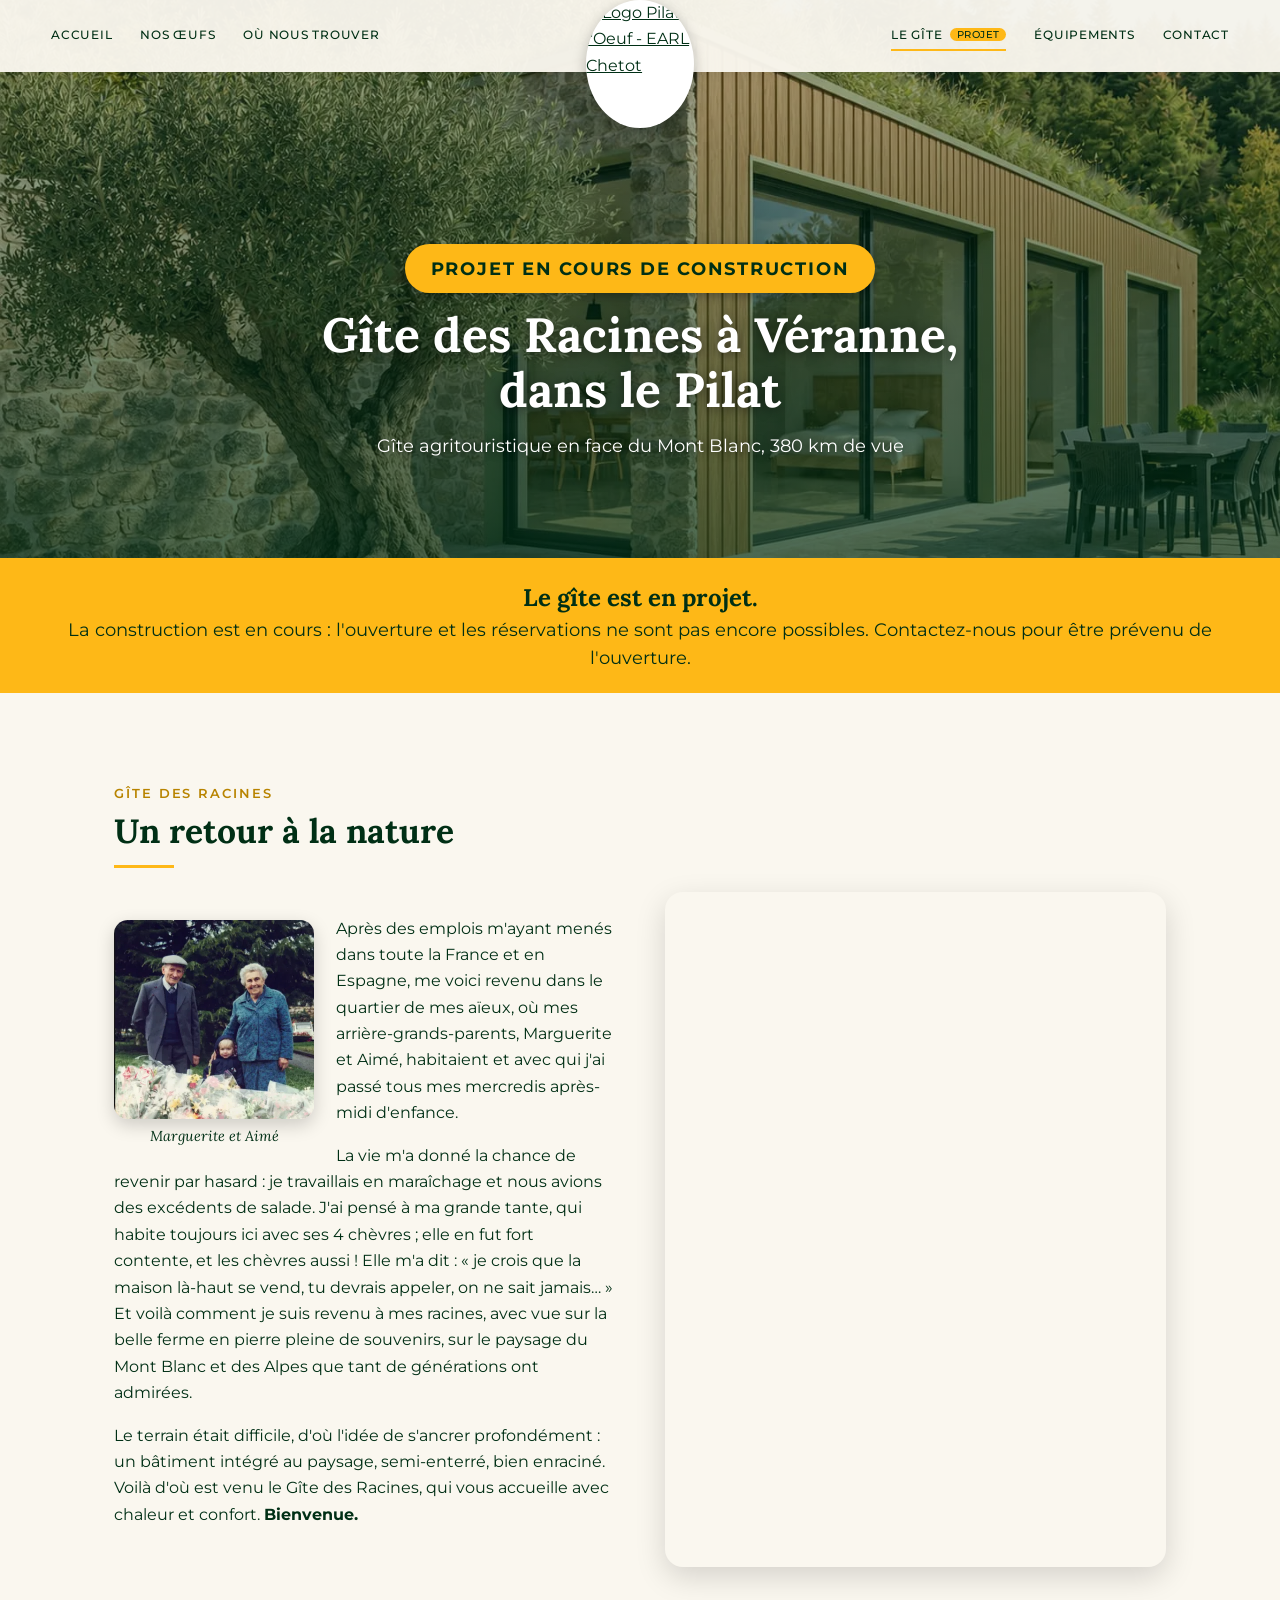
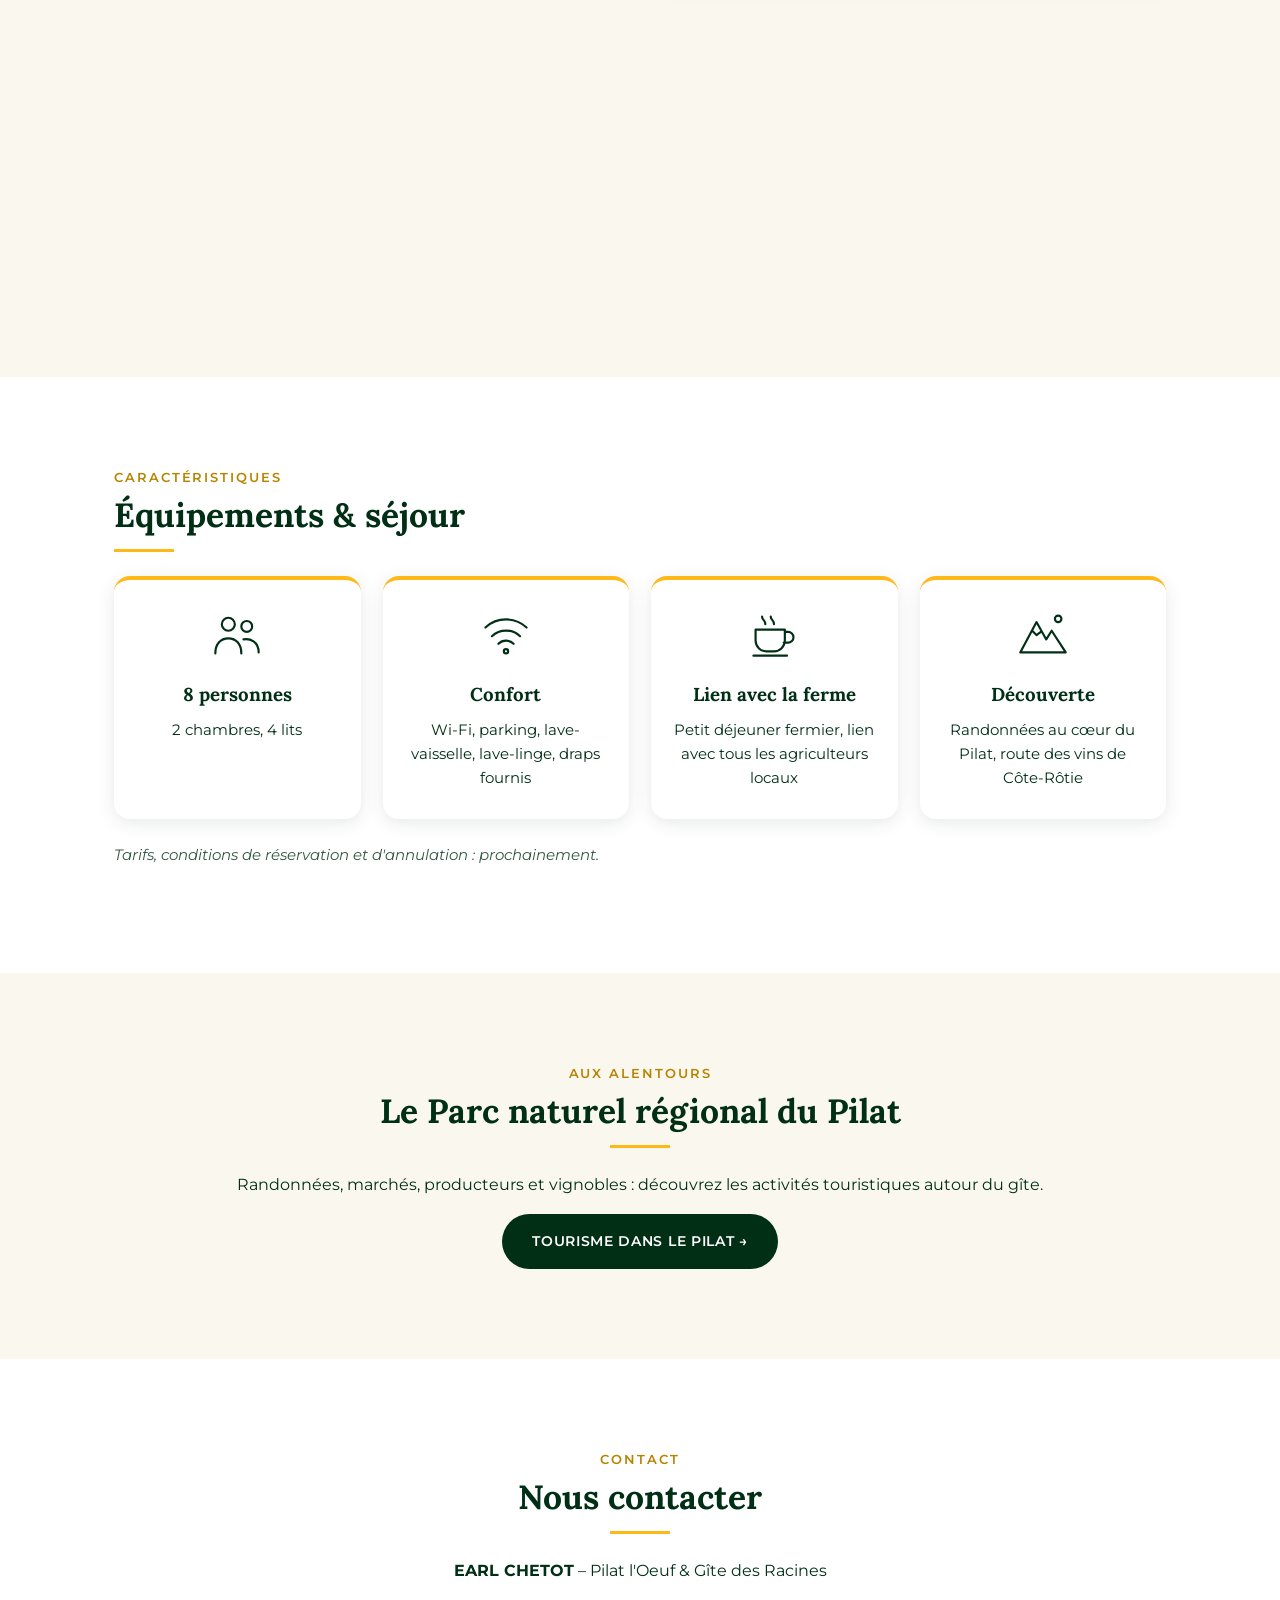
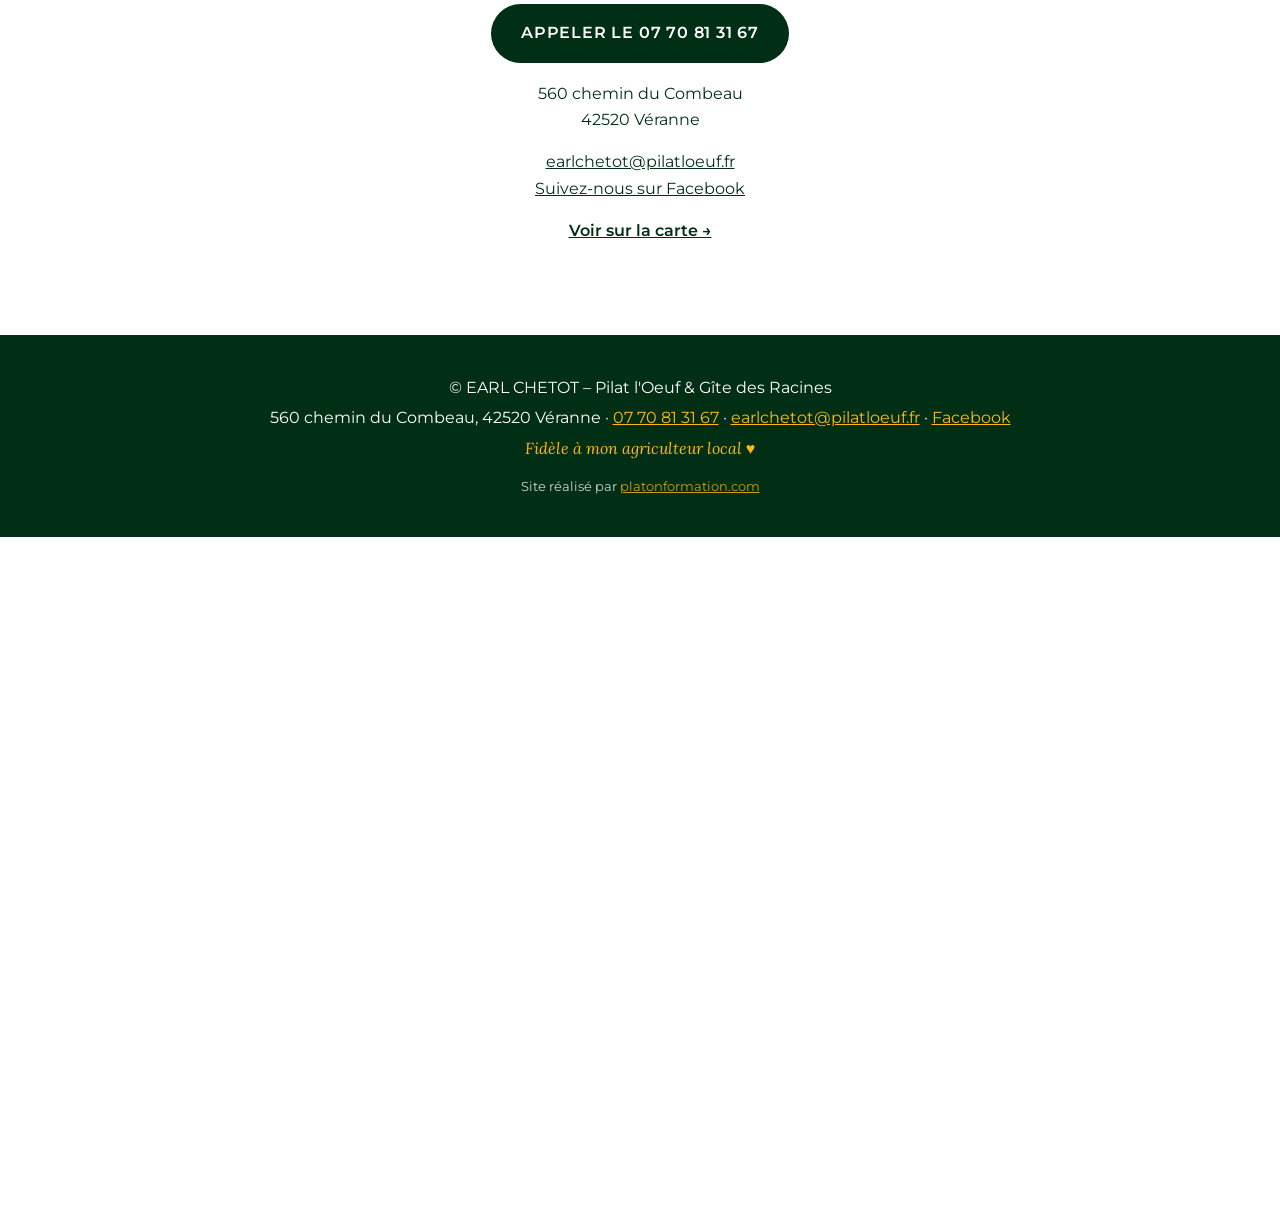
==== commit 59133971: "m" ====
--- a/gite.html
+++ b/gite.html
@@ -31,7 +31,7 @@
 <link href="https://fonts.googleapis.com/css2?family=Lora:wght@400;600&family=Montserrat:wght@400;500;600&display=swap" rel="stylesheet">
 <link rel="stylesheet" href="style.css">
 <script type="application/ld+json">
-{"@context":"https://schema.org","@graph":[{"@type":"LodgingBusiness","@id":"https://www.pilatloeuf.fr/#gite","name":"Gîte des Racines (en projet)","url":"https://www.pilatloeuf.fr/gite.html","image":"https://www.pilatloeuf.fr/img/gite-matin.webp","telephone":"+33770813167","address":{"@type":"PostalAddress","streetAddress":"560 chemin du Combeau","postalCode":"42520","addressLocality":"Véranne","addressRegion":"Loire","addressCountry":"FR"},"description":"Projet de gîte agritouristique semi-enterré face au Mont Blanc, 2 chambres, 4 lits, 8 personnes, dans le Parc naturel régional du Pilat.","numberOfRooms":2,"amenityFeature":[{"@type":"LocationFeatureSpecification","name":"Wi-Fi","value":true},{"@type":"LocationFeatureSpecification","name":"Parking","value":true},{"@type":"LocationFeatureSpecification","name":"Lave-vaisselle","value":true},{"@type":"LocationFeatureSpecification","name":"Lave-linge","value":true},{"@type":"LocationFeatureSpecification","name":"Draps fournis","value":true}],"parentOrganization":{"@id":"https://www.pilatloeuf.fr/#elevage"}},{"@type":"BreadcrumbList","itemListElement":[{"@type":"ListItem","position":1,"name":"Accueil","item":"https://www.pilatloeuf.fr/"},{"@type":"ListItem","position":2,"name":"Le gîte","item":"https://www.pilatloeuf.fr/gite.html"}]}]}
+{"@context":"https://schema.org","@graph":[{"@type":"LodgingBusiness","@id":"https://www.pilatloeuf.fr/#gite","name":"Gîte des Racines (en projet)","url":"https://www.pilatloeuf.fr/gite.html","image":"https://www.pilatloeuf.fr/img/gite-matin.webp","telephone":"+33770813167","email":"earlchetot@pilatloeuf.fr","sameAs":["https://www.facebook.com/profile.php?id=61596272487937"],"address":{"@type":"PostalAddress","streetAddress":"560 chemin du Combeau","postalCode":"42520","addressLocality":"Véranne","addressRegion":"Loire","addressCountry":"FR"},"description":"Projet de gîte agritouristique semi-enterré face au Mont Blanc, 2 chambres, 4 lits, 8 personnes, dans le Parc naturel régional du Pilat.","numberOfRooms":2,"amenityFeature":[{"@type":"LocationFeatureSpecification","name":"Wi-Fi","value":true},{"@type":"LocationFeatureSpecification","name":"Parking","value":true},{"@type":"LocationFeatureSpecification","name":"Lave-vaisselle","value":true},{"@type":"LocationFeatureSpecification","name":"Lave-linge","value":true},{"@type":"LocationFeatureSpecification","name":"Draps fournis","value":true}],"parentOrganization":{"@id":"https://www.pilatloeuf.fr/#elevage"}},{"@type":"BreadcrumbList","itemListElement":[{"@type":"ListItem","position":1,"name":"Accueil","item":"https://www.pilatloeuf.fr/"},{"@type":"ListItem","position":2,"name":"Le gîte","item":"https://www.pilatloeuf.fr/gite.html"}]}]}
 </script>
 </head>
 <body>
@@ -79,7 +79,7 @@
   <section class="page-hero gite" aria-label="Présentation">
     <div class="page-hero-inner">
       <p class="badge badge-xl">Projet en cours de construction</p>
-      <h1>Gîte des Racines</h1>
+      <h1>Gîte des Racines à Véranne, dans le Pilat</h1>
       <p>Gîte agritouristique en face du Mont Blanc, 380 km de vue</p>
     </div>
   </section>
@@ -136,6 +136,7 @@
       <address class="contact-card">
         <a class="btn btn-green" href="tel:+33770813167">Appeler le 07 70 81 31 67</a>
         <p>560 chemin du Combeau<br>42520 Véranne</p>
+        <p><a href="mailto:earlchetot@pilatloeuf.fr">earlchetot@pilatloeuf.fr</a><br><a href="https://www.facebook.com/profile.php?id=61596272487937" target="_blank" rel="noopener">Suivez-nous sur Facebook</a></p>
         <a class="maplink" href="https://www.google.com/maps/search/?api=1&query=560+chemin+du+Combeau+42520+V%C3%A9ranne" target="_blank" rel="noopener">Voir sur la carte →</a>
       </address>
     </div>
@@ -144,8 +145,9 @@
 
 <footer>
   <p>© EARL CHETOT – Pilat l'Oeuf &amp; Gîte des Racines</p>
-  <p>560 chemin du Combeau, 42520 Véranne · <a href="tel:+33770813167">07 70 81 31 67</a></p>
+  <p>560 chemin du Combeau, 42520 Véranne · <a href="tel:+33770813167">07 70 81 31 67</a> · <a href="mailto:earlchetot@pilatloeuf.fr">earlchetot@pilatloeuf.fr</a> · <a href="https://www.facebook.com/profile.php?id=61596272487937" target="_blank" rel="noopener">Facebook</a></p>
   <p class="tag">Fidèle à mon agriculteur local ♥</p>
+  <p class="credit">Site réalisé par <a href="https://platonformation.com" target="_blank" rel="noopener">platonformation.com</a></p>
 </footer>
 
 </body>
--- a/style.css
+++ b/style.css
@@ -104,6 +104,12 @@
 .soon{font-style:normal;font-size:.6rem;background:var(--gold);color:var(--green);border-radius:10px;padding:1px 7px;margin-left:4px;vertical-align:middle;letter-spacing:.04em}
 .badge{display:inline-block;background:var(--gold);color:var(--green);font-weight:700;text-transform:uppercase;letter-spacing:.1em;font-size:.8rem;padding:6px 16px;border-radius:30px;margin-bottom:14px;box-shadow:0 3px 10px rgba(0,0,0,.3)}
 .badge-xl{font-size:1.1rem;padding:10px 26px}
+@media(min-width:861px){
+  .half-inner{width:420px}
+  .half-inner .badge{position:absolute;bottom:100%;left:50%;transform:translateX(-50%);white-space:nowrap;margin-bottom:-16px}
+  .half .hero-title{min-height:calc(2 * 1.2 * 2.3rem + 20px)}
+  .half .picto{min-height:92px}
+}
 .page-hero{position:relative;min-height:62vh;padding-top:72px;background:var(--bg) center/cover no-repeat;display:flex;align-items:center;justify-content:center;text-align:center;color:#fff}
 .page-hero::before{content:"";position:absolute;inset:0;background:linear-gradient(180deg,rgba(0,47,21,.3),rgba(0,47,21,.7))}
 .page-hero-inner{position:relative;max-width:760px;padding:60px 20px 40px;margin-top:70px}
@@ -131,3 +137,4 @@
 .inline-photo img{width:100%;height:auto;border-radius:14px;box-shadow:0 6px 18px rgba(0,0,0,.18)}
 .inline-photo figcaption{text-align:center;font-family:Lora,serif;font-style:italic;font-size:.9rem;margin-top:6px}
 @media(max-width:860px){.inline-photo{width:40%;margin-right:16px}}
+footer .credit{font-size:.8rem;opacity:.8;margin-top:14px}
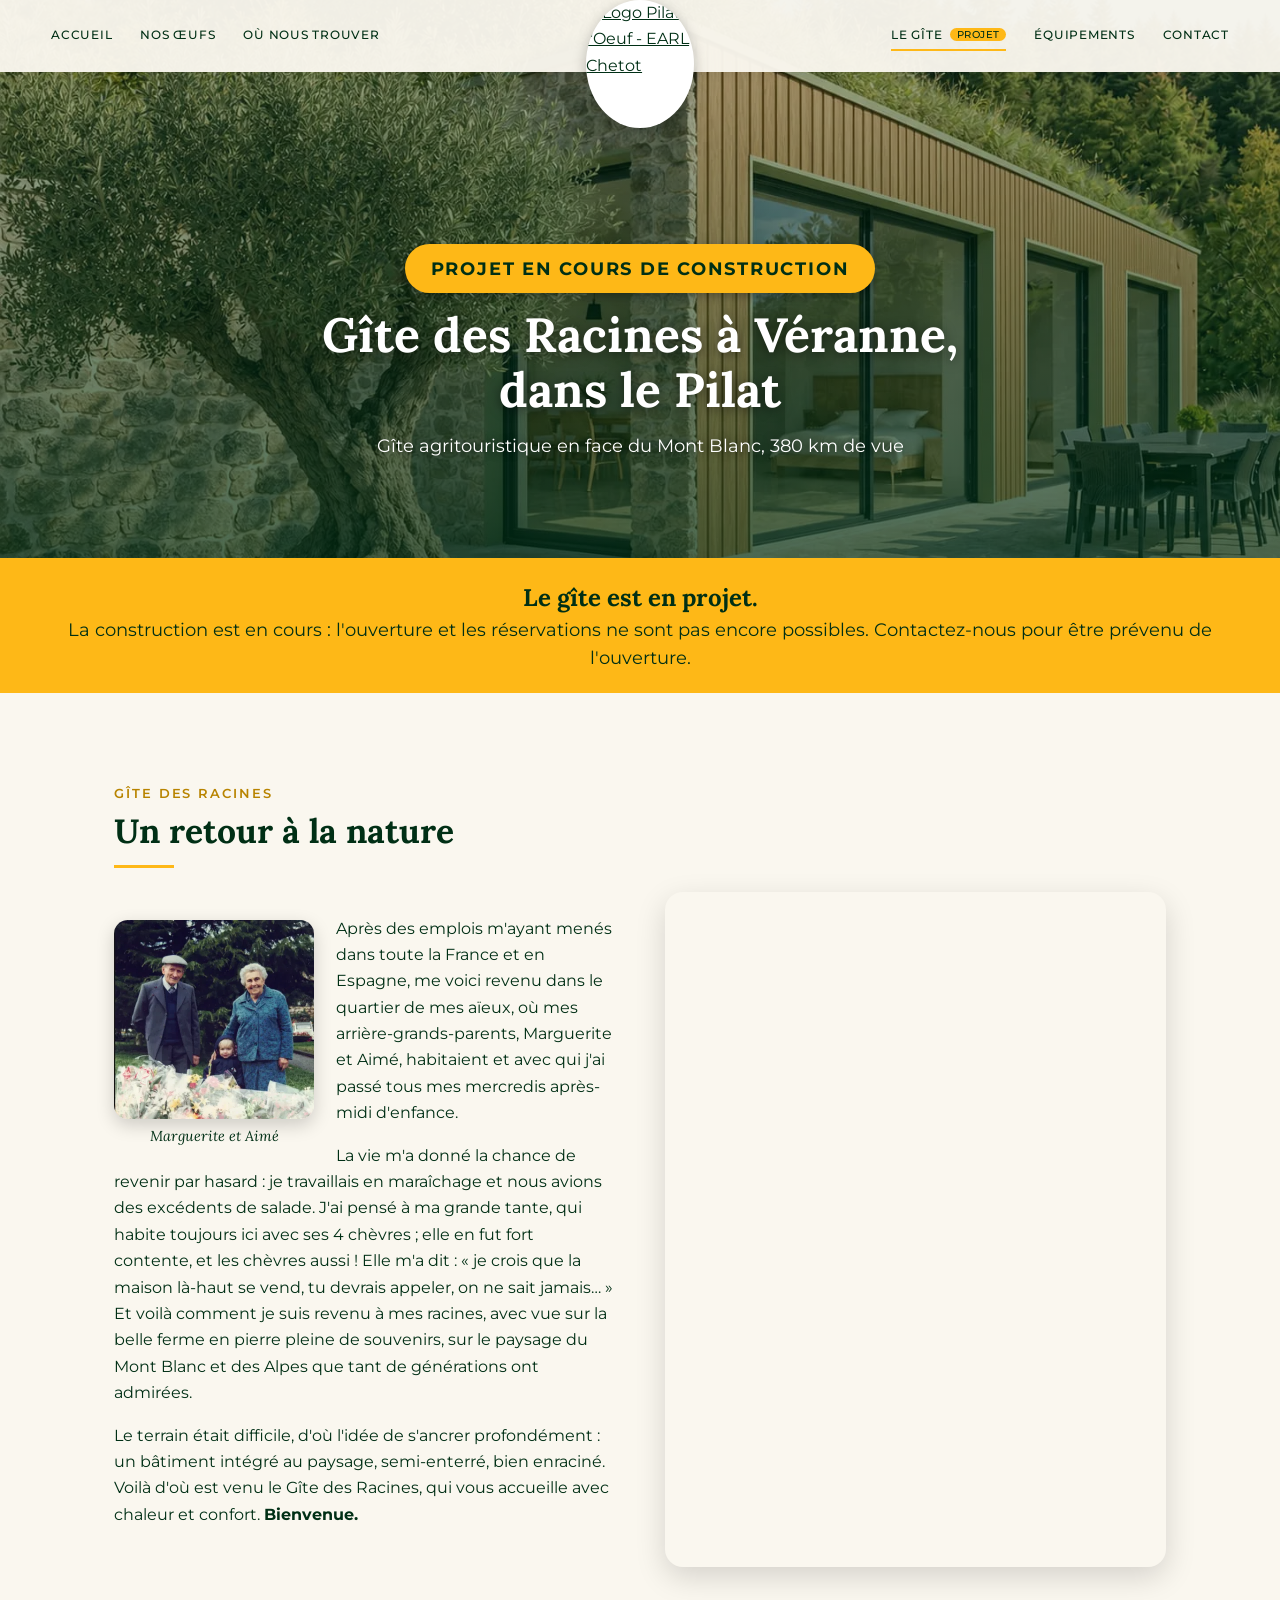
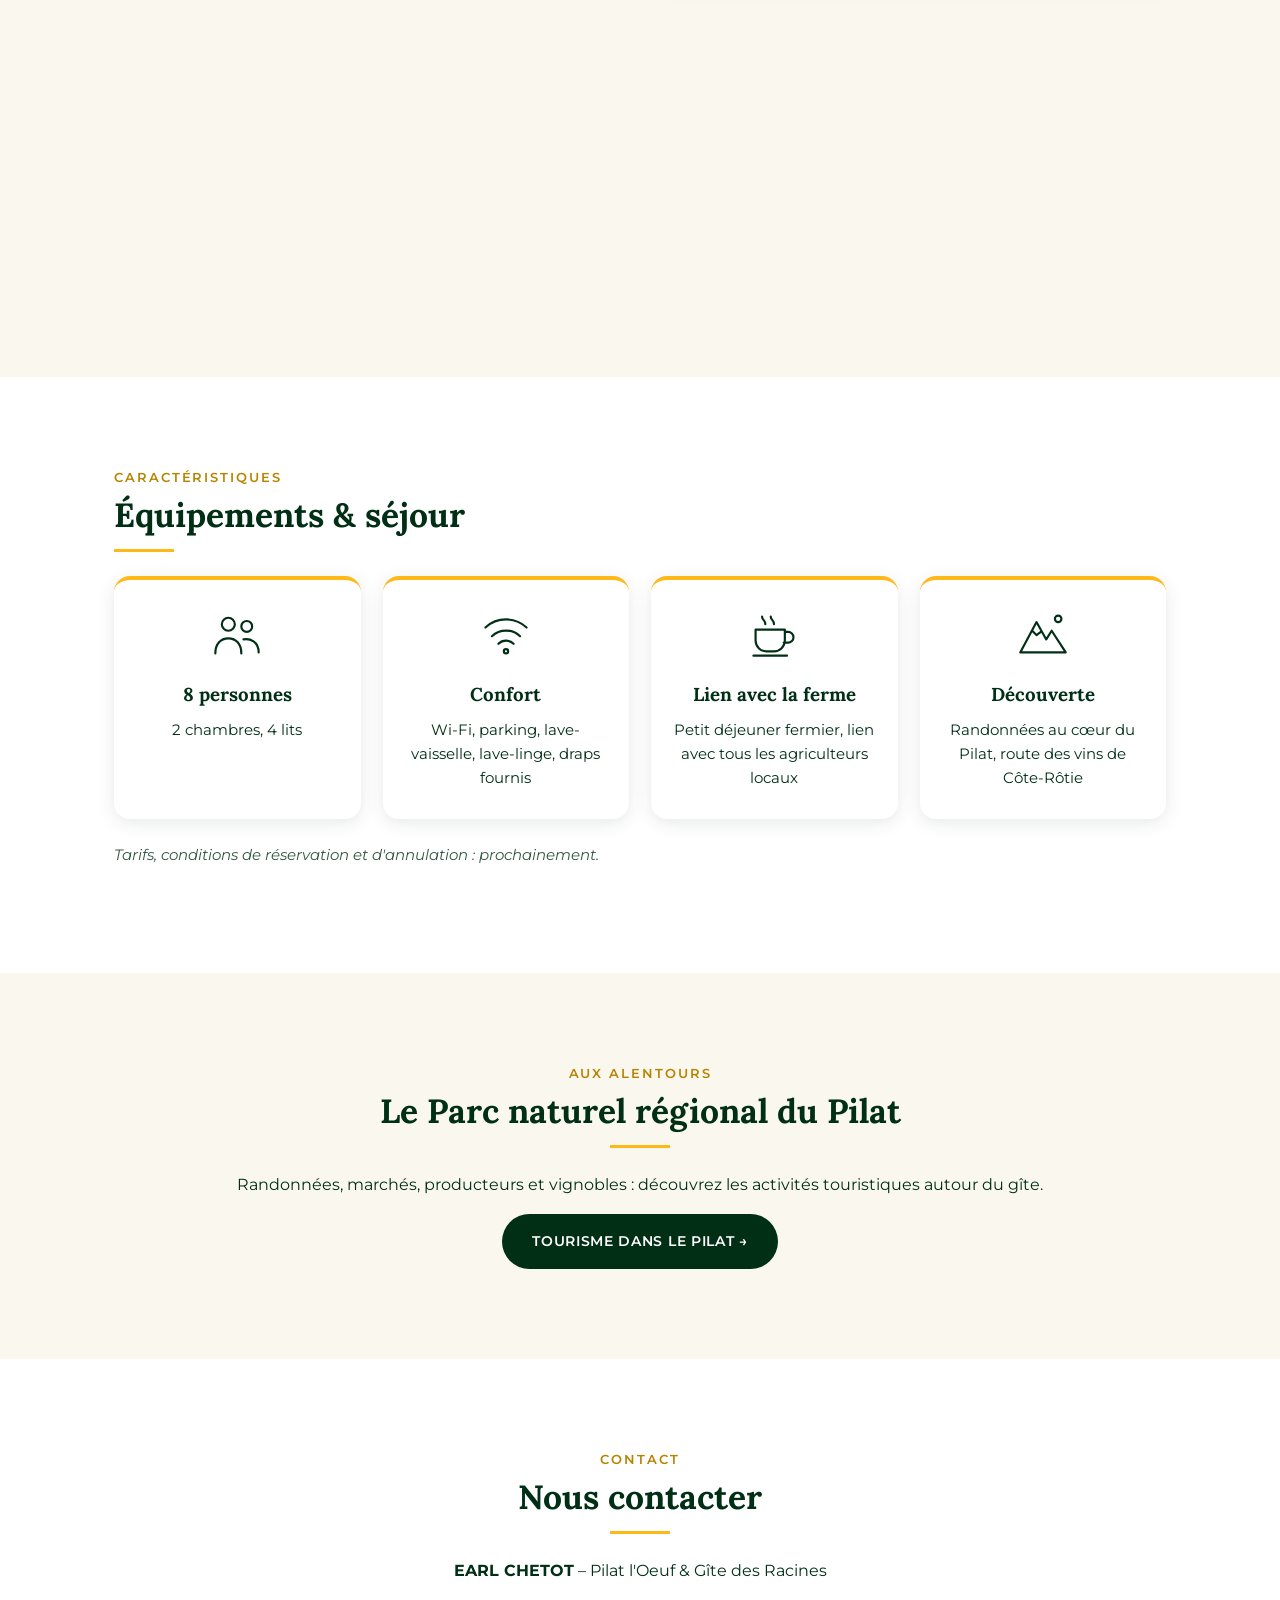
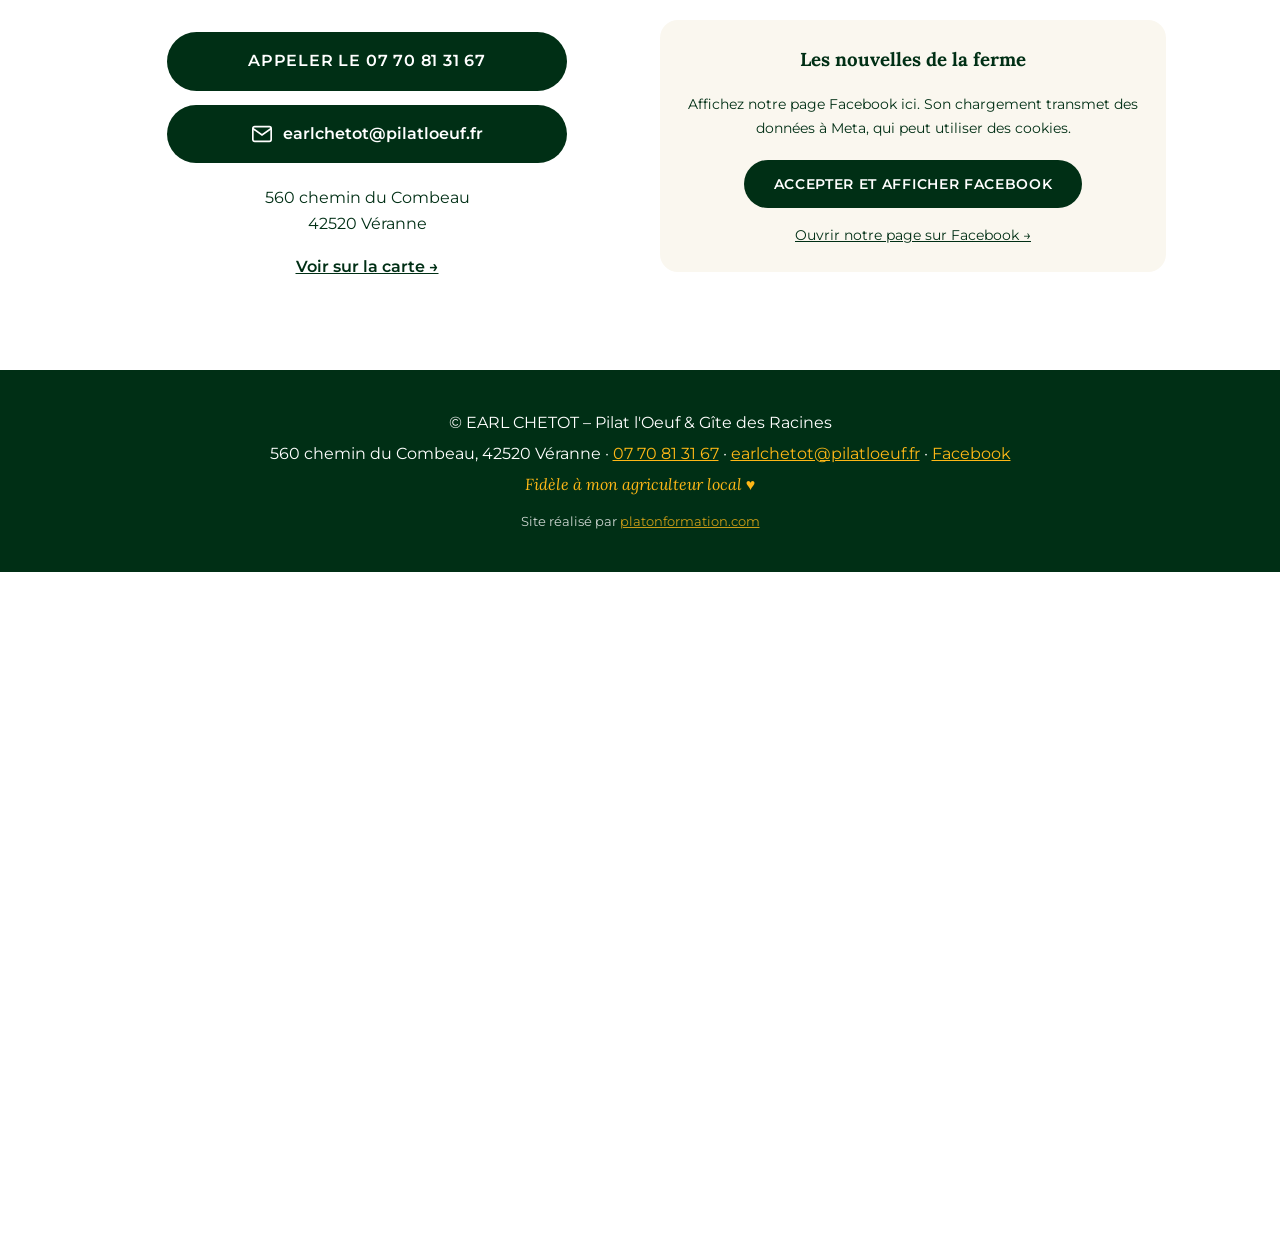
==== commit d23e19b1: "m" ====
--- a/gite.html
+++ b/gite.html
@@ -133,12 +133,25 @@
       <p class="eyebrow">Contact</p>
       <h2>Nous contacter</h2>
       <p><strong>EARL CHETOT</strong> – Pilat l'Oeuf &amp; Gîte des Racines</p>
-      <address class="contact-card">
-        <a class="btn btn-green" href="tel:+33770813167">Appeler le 07 70 81 31 67</a>
-        <p>560 chemin du Combeau<br>42520 Véranne</p>
-        <p><a href="mailto:earlchetot@pilatloeuf.fr">earlchetot@pilatloeuf.fr</a><br><a href="https://www.facebook.com/profile.php?id=61596272487937" target="_blank" rel="noopener">Suivez-nous sur Facebook</a></p>
-        <a class="maplink" href="https://www.google.com/maps/search/?api=1&query=560+chemin+du+Combeau+42520+V%C3%A9ranne" target="_blank" rel="noopener">Voir sur la carte →</a>
-      </address>
+      <div class="contact-layout">
+        <address class="contact-card">
+          <div class="contact-actions">
+            <a class="btn btn-green" href="tel:+33770813167">Appeler le 07 70 81 31 67</a>
+            <a class="btn btn-green contact-email" href="mailto:earlchetot@pilatloeuf.fr"><svg viewBox="0 0 24 24" aria-hidden="true"><rect x="2" y="4" width="20" height="16" rx="2"/><path d="m2 6 10 7L22 6"/></svg><span>earlchetot@pilatloeuf.fr</span></a>
+          </div>
+          <p>560 chemin du Combeau<br>42520 Véranne</p>
+          <a class="maplink" href="https://maps.app.goo.gl/9LdHyd1BddftC3Et5" target="_blank" rel="noopener">Voir sur la carte →</a>
+        </address>
+        <aside class="facebook-card" aria-labelledby="facebook-title">
+          <h3 id="facebook-title">Les nouvelles de la ferme</h3>
+          <div class="facebook-placeholder">
+            <p>Affichez notre page Facebook ici. Son chargement transmet des données à Meta, qui peut utiliser des cookies.</p>
+            <button type="button" class="btn btn-green" onclick="const frame=this.parentElement.nextElementSibling;frame.src=frame.dataset.src;frame.hidden=false;this.parentElement.hidden=true">Accepter et afficher Facebook</button>
+          </div>
+          <iframe hidden data-src="https://www.facebook.com/plugins/page.php?href=https%3A%2F%2Fwww.facebook.com%2Fprofile.php%3Fid%3D61596272487937&amp;tabs=timeline&amp;width=300&amp;height=400&amp;small_header=true&amp;adapt_container_width=true&amp;hide_cover=false&amp;show_facepile=false" title="Actualités Facebook de Pilat l'Oeuf" width="300" height="400" loading="lazy" referrerpolicy="strict-origin-when-cross-origin"></iframe>
+          <p><a href="https://www.facebook.com/profile.php?id=61596272487937" target="_blank" rel="noopener">Ouvrir notre page sur Facebook →</a></p>
+        </aside>
+      </div>
     </div>
   </section>
 </main>
--- a/style.css
+++ b/style.css
@@ -138,3 +138,18 @@
 .inline-photo figcaption{text-align:center;font-family:Lora,serif;font-style:italic;font-size:.9rem;margin-top:6px}
 @media(max-width:860px){.inline-photo{width:40%;margin-right:16px}}
 footer .credit{font-size:.8rem;opacity:.8;margin-top:14px}
+.contact-layout{display:grid;grid-template-columns:minmax(0,1fr) minmax(0,1fr);gap:40px;align-items:center;margin-top:28px}
+.contact-actions{display:flex;flex-direction:column;align-items:center;gap:14px;margin-bottom:22px}
+.contact-actions .btn{display:inline-flex;align-items:center;justify-content:center;gap:10px;width:100%;max-width:400px;margin:0;font-size:clamp(.7rem,1.4vw,1rem)}
+.contact-email{text-transform:none;letter-spacing:0}
+.contact-email span{overflow-wrap:anywhere;min-width:0}
+.contact-email svg{width:22px;height:22px;flex-shrink:0;fill:none;stroke:currentColor;stroke-width:1.8}
+.facebook-card{min-width:0;padding:24px;background:var(--cream);border-radius:18px}
+.facebook-card h3{font-family:'Lora',serif;margin-bottom:18px}
+.facebook-card p{font-size:.9rem;margin:16px 0 0}
+.facebook-placeholder p{margin:0 0 20px}
+.facebook-card button{font-family:inherit;cursor:pointer;white-space:normal}
+.facebook-card iframe{max-width:100%;border:0;margin:0 auto}
+.facebook-card iframe:not([hidden]){display:block}
+.contact-layout button:focus-visible{outline:3px solid var(--gold);outline-offset:3px}
+@media(max-width:860px){.contact-layout{grid-template-columns:1fr;gap:30px}.contact-actions .btn{font-size:clamp(.7rem,3.5vw,1rem)}.facebook-card{padding:20px 12px}}
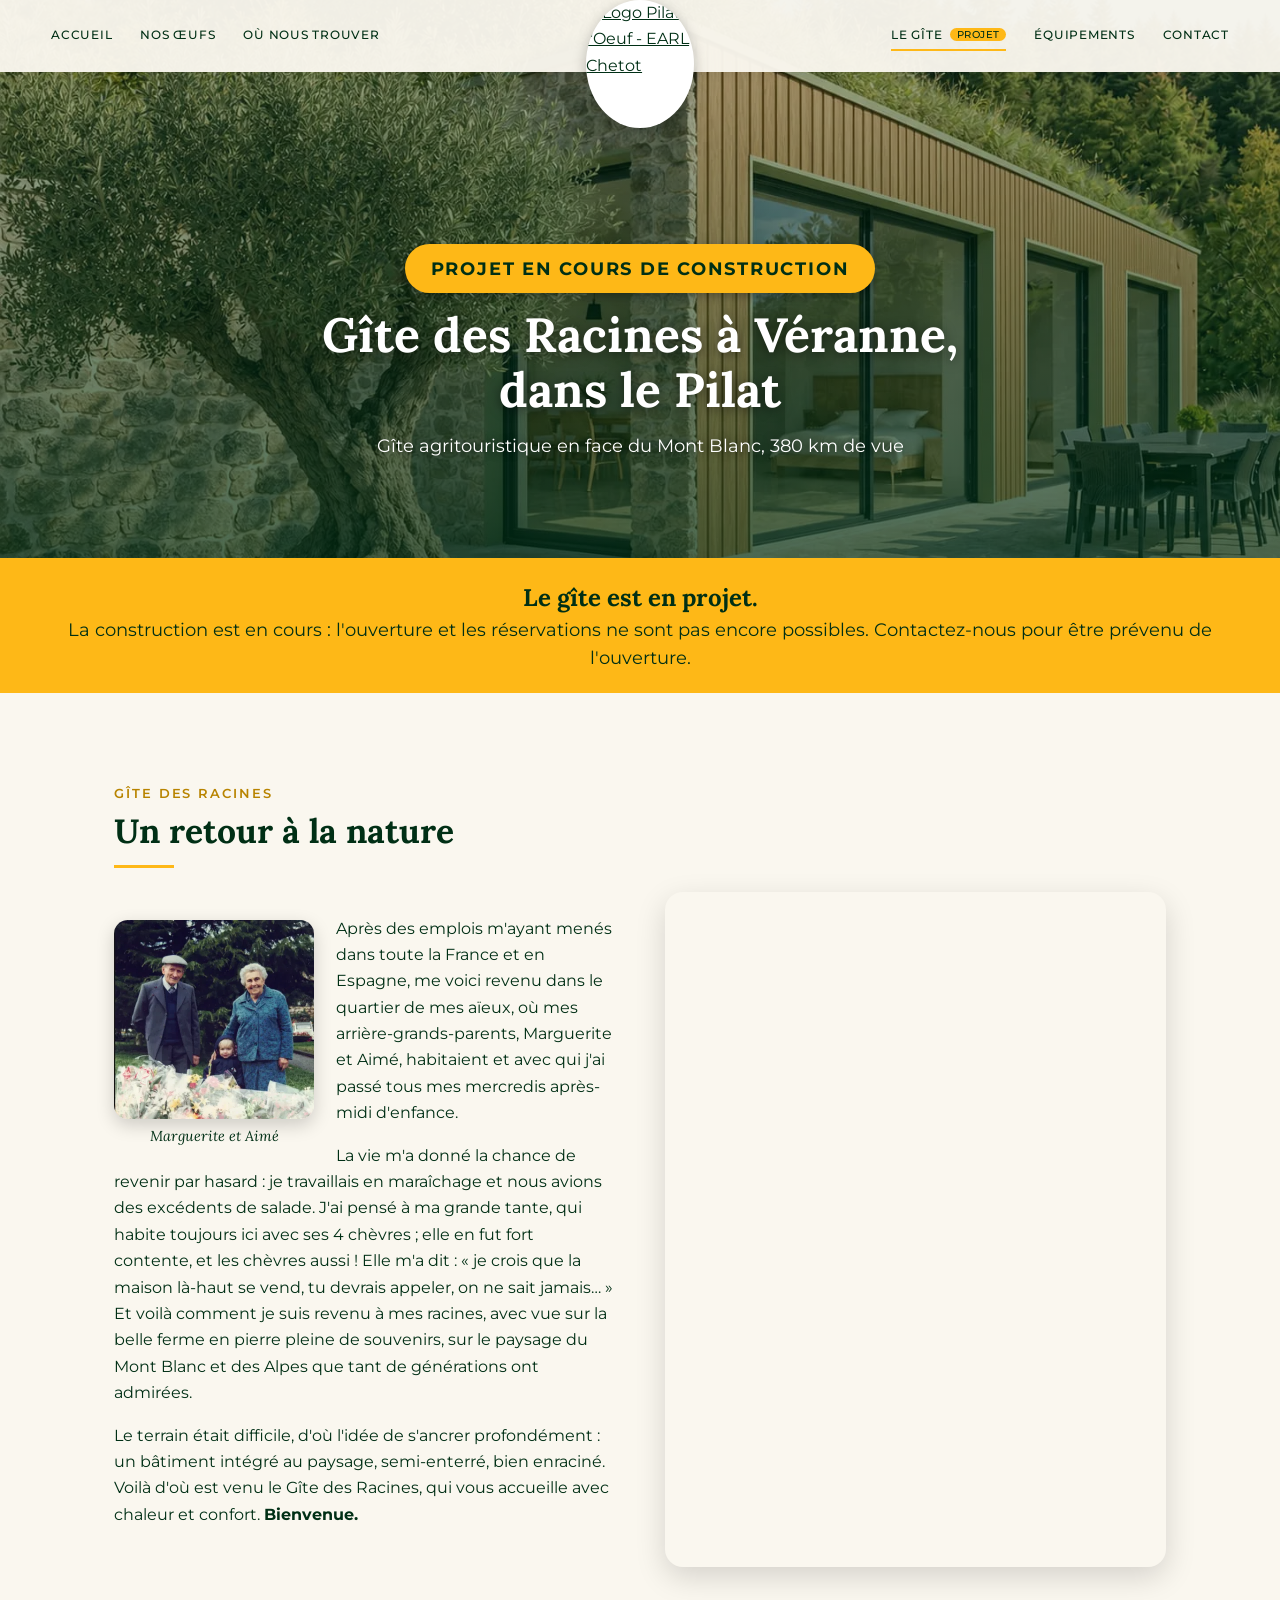
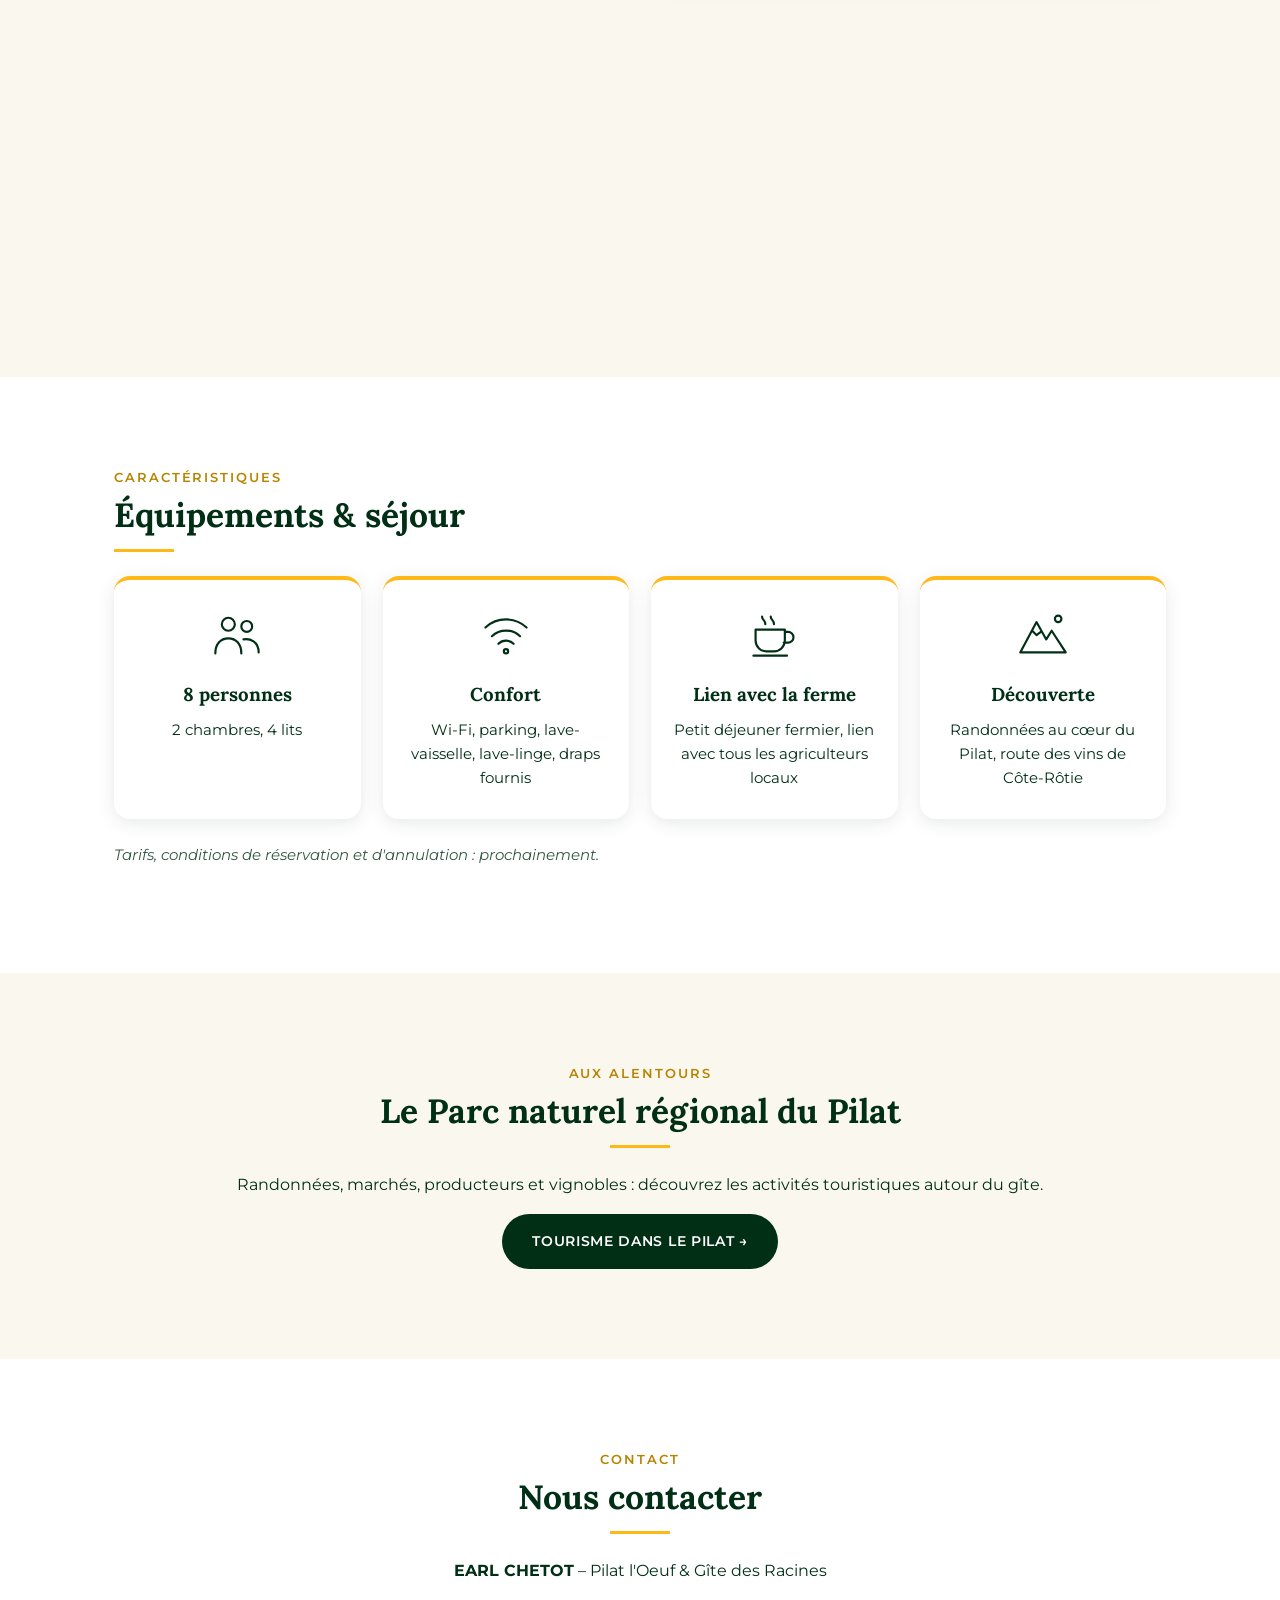
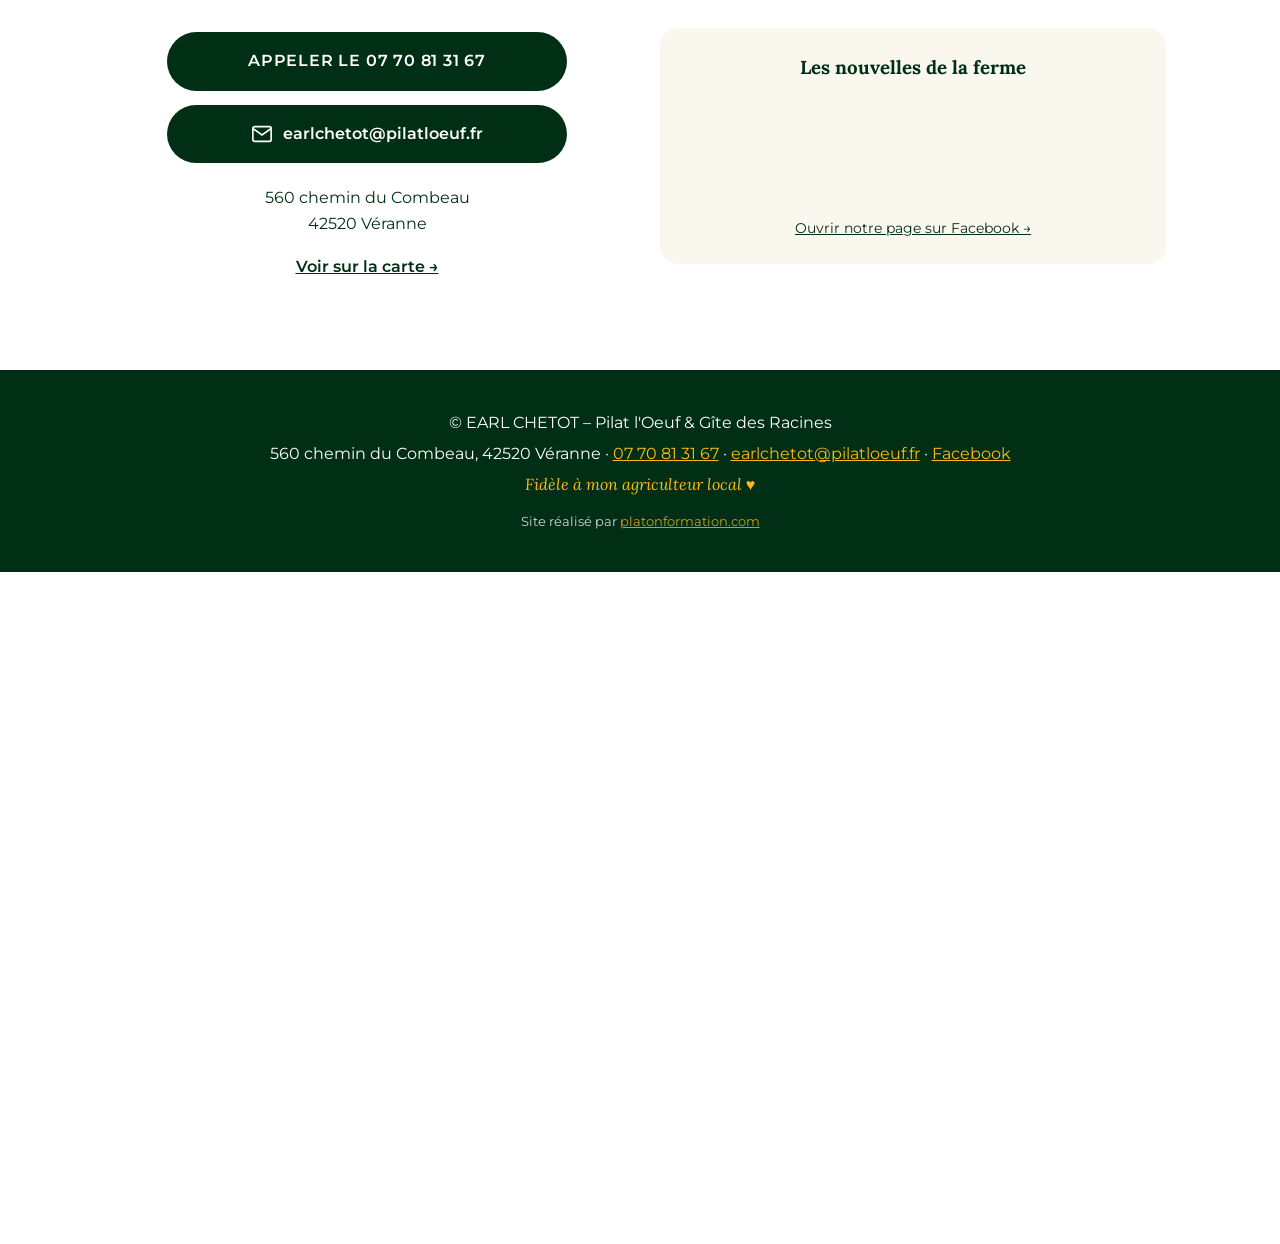
==== commit cdc6dd91: "m" ====
--- a/gite.html
+++ b/gite.html
@@ -144,14 +144,11 @@
         </address>
         <aside class="facebook-card" aria-labelledby="facebook-title">
           <h3 id="facebook-title">Les nouvelles de la ferme</h3>
-          <div class="facebook-placeholder">
-            <p>Affichez notre page Facebook ici. Son chargement transmet des données à Meta, qui peut utiliser des cookies.</p>
-            <button type="button" class="btn btn-green" onclick="const frame=this.parentElement.nextElementSibling;frame.src=frame.dataset.src;frame.hidden=false;this.parentElement.hidden=true">Accepter et afficher Facebook</button>
-          </div>
-          <iframe hidden data-src="https://www.facebook.com/plugins/page.php?href=https%3A%2F%2Fwww.facebook.com%2Fprofile.php%3Fid%3D61596272487937&amp;tabs=timeline&amp;width=300&amp;height=400&amp;small_header=true&amp;adapt_container_width=true&amp;hide_cover=false&amp;show_facepile=false" title="Actualités Facebook de Pilat l'Oeuf" width="300" height="400" loading="lazy" referrerpolicy="strict-origin-when-cross-origin"></iframe>
+          <iframe src="https://www.facebook.com/plugins/page.php?href=https%3A%2F%2Fwww.facebook.com%2Fprofile.php%3Fid%3D61596272487937&amp;tabs=&amp;width=300&amp;height=400&amp;small_header=true&amp;adapt_container_width=true&amp;hide_cover=false&amp;show_facepile=false" title="Actualités Facebook de Pilat l'Oeuf" width="300" height="400" loading="lazy" referrerpolicy="strict-origin-when-cross-origin"></iframe>
           <p><a href="https://www.facebook.com/profile.php?id=61596272487937" target="_blank" rel="noopener">Ouvrir notre page sur Facebook →</a></p>
         </aside>
       </div>
+
     </div>
   </section>
 </main>
--- a/style.css
+++ b/style.css
@@ -149,7 +149,7 @@
 .facebook-card p{font-size:.9rem;margin:16px 0 0}
 .facebook-placeholder p{margin:0 0 20px}
 .facebook-card button{font-family:inherit;cursor:pointer;white-space:normal}
-.facebook-card iframe{max-width:100%;border:0;margin:0 auto}
+.facebook-card iframe{max-width:100%;height:100px;border:0;margin:0 auto}
 .facebook-card iframe:not([hidden]){display:block}
 .contact-layout button:focus-visible{outline:3px solid var(--gold);outline-offset:3px}
 @media(max-width:860px){.contact-layout{grid-template-columns:1fr;gap:30px}.contact-actions .btn{font-size:clamp(.7rem,3.5vw,1rem)}.facebook-card{padding:20px 12px}}
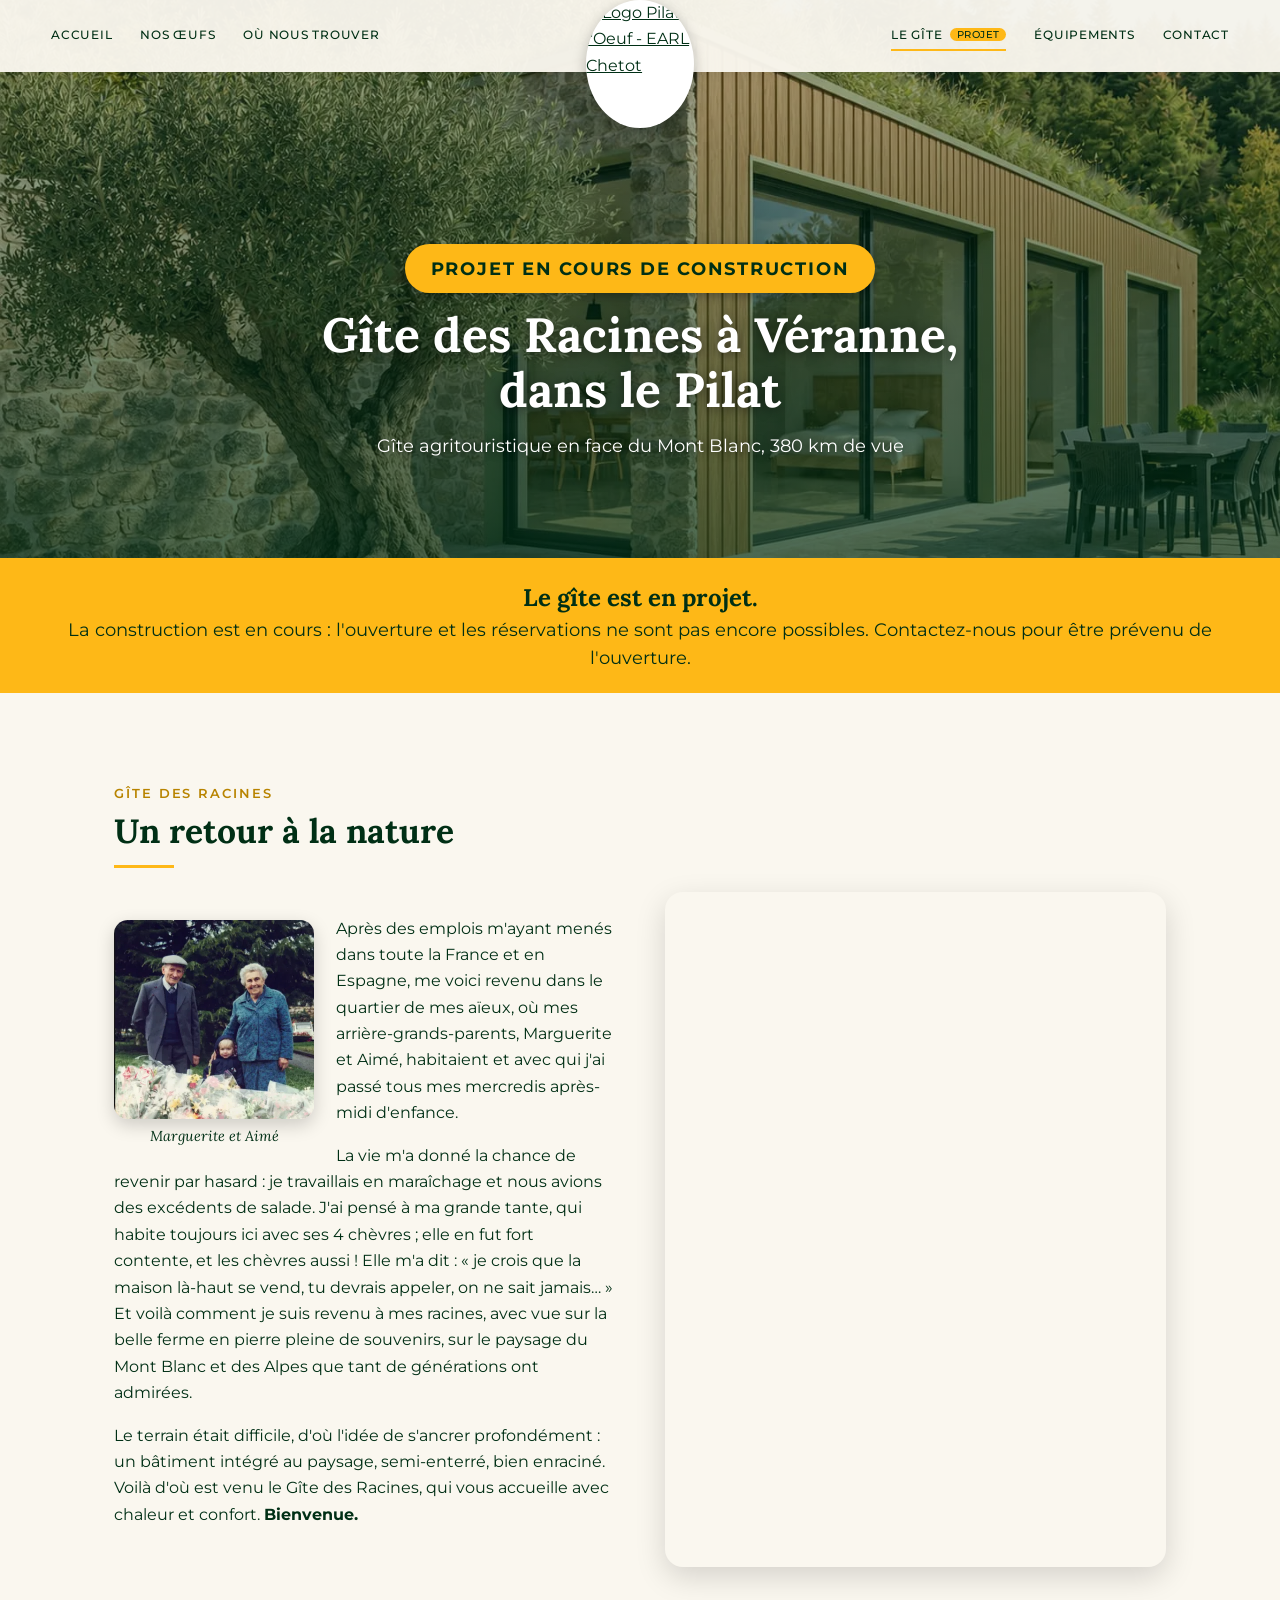
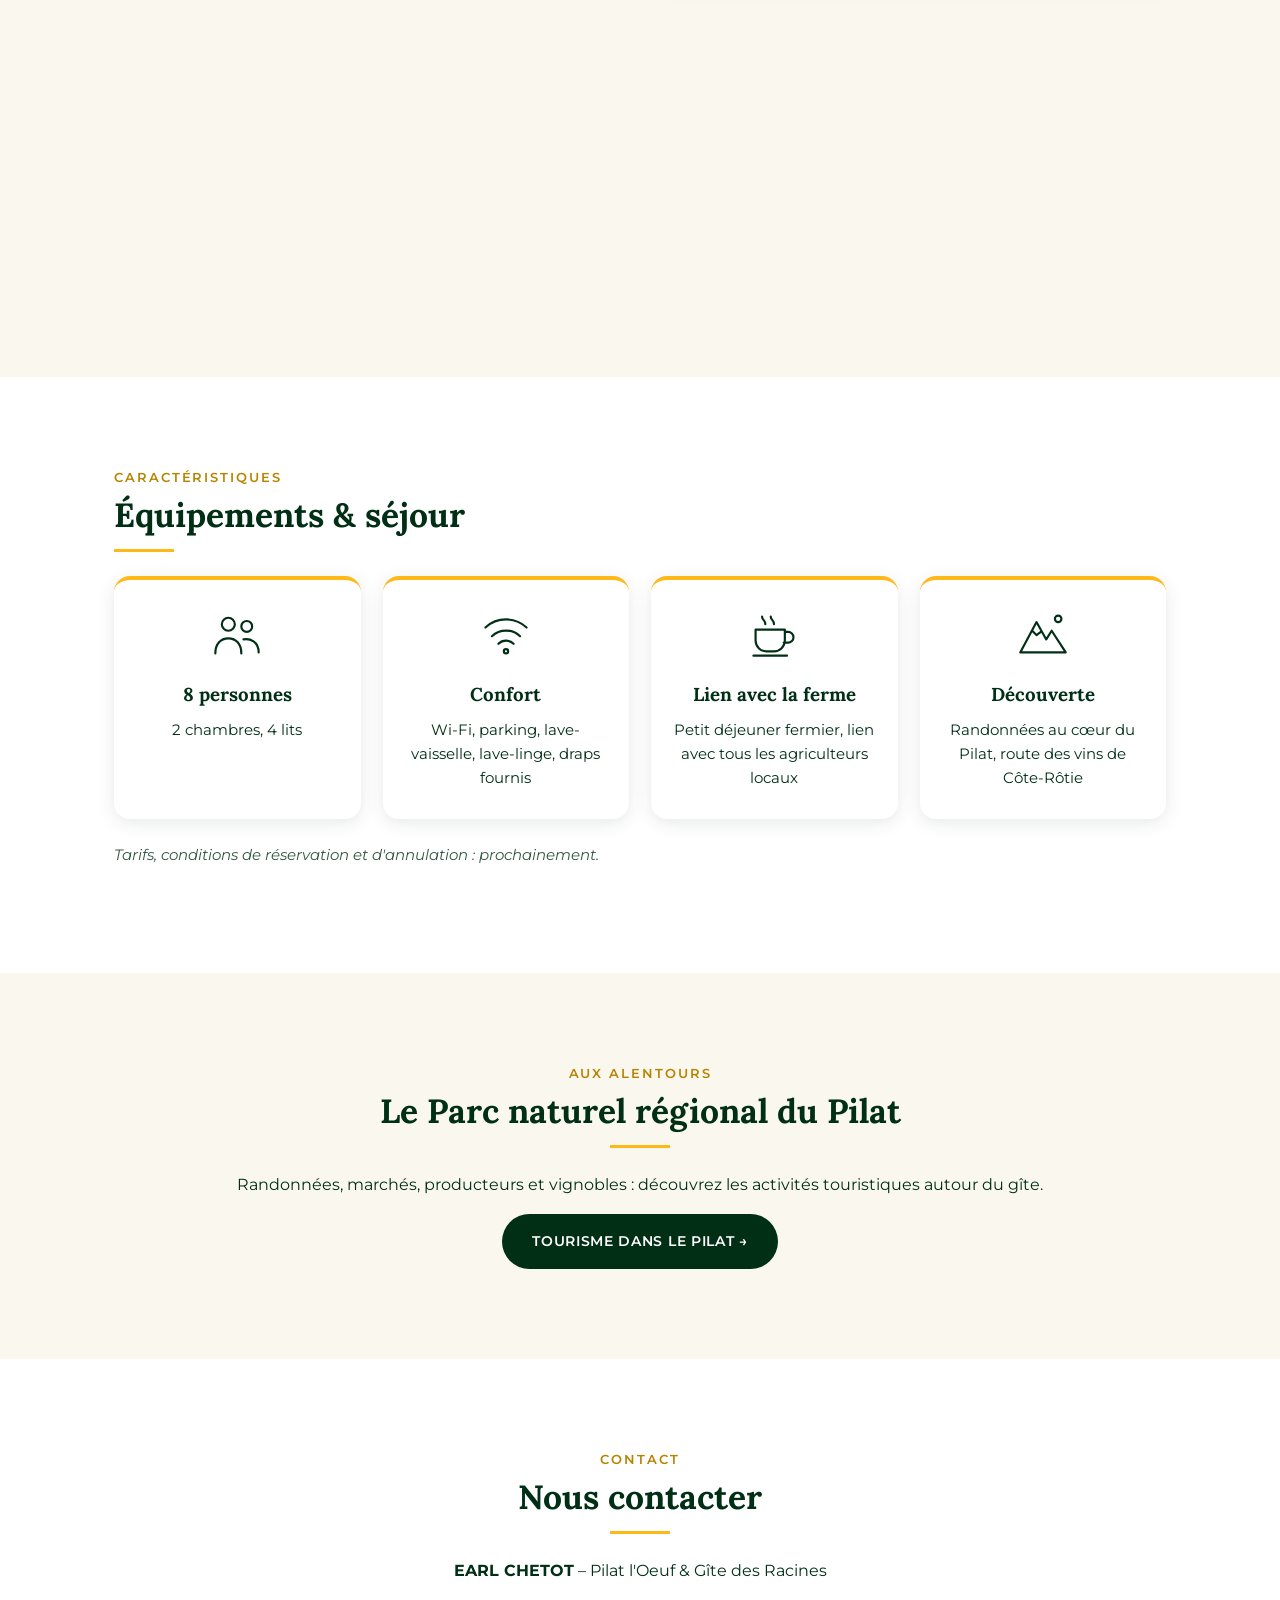
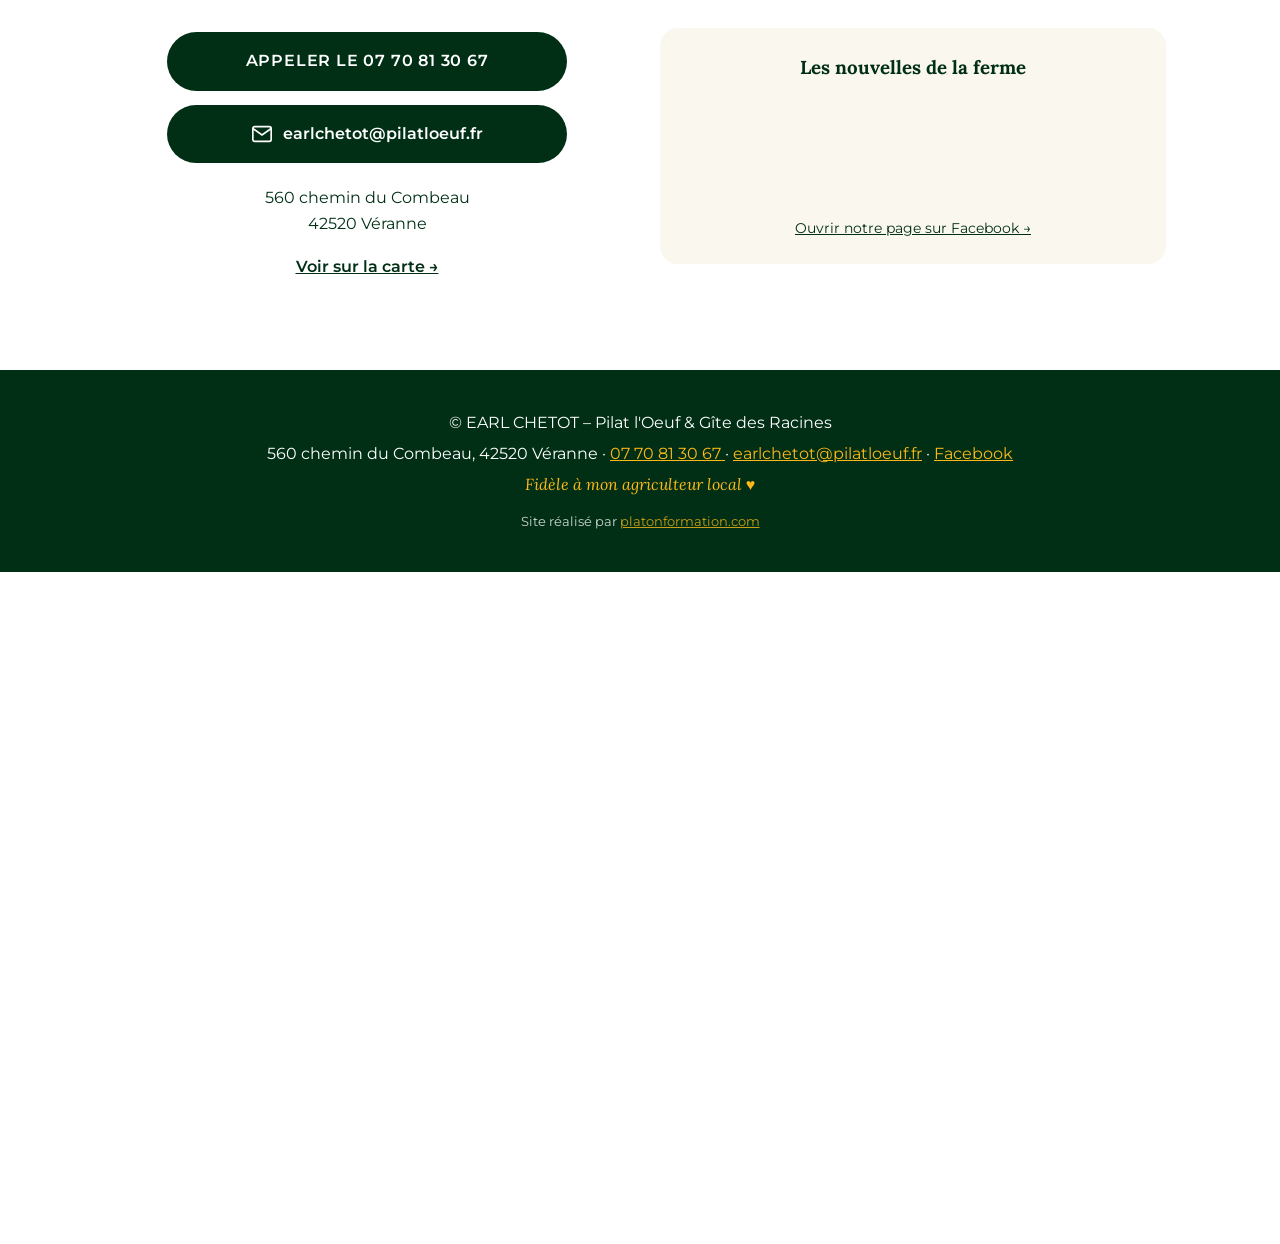
==== commit b4ef4322: "m" ====
--- a/gite.html
+++ b/gite.html
@@ -31,7 +31,7 @@
 <link href="https://fonts.googleapis.com/css2?family=Lora:wght@400;600&family=Montserrat:wght@400;500;600&display=swap" rel="stylesheet">
 <link rel="stylesheet" href="style.css">
 <script type="application/ld+json">
-{"@context":"https://schema.org","@graph":[{"@type":"LodgingBusiness","@id":"https://www.pilatloeuf.fr/#gite","name":"Gîte des Racines (en projet)","url":"https://www.pilatloeuf.fr/gite.html","image":"https://www.pilatloeuf.fr/img/gite-matin.webp","telephone":"+33770813167","email":"earlchetot@pilatloeuf.fr","sameAs":["https://www.facebook.com/profile.php?id=61596272487937"],"address":{"@type":"PostalAddress","streetAddress":"560 chemin du Combeau","postalCode":"42520","addressLocality":"Véranne","addressRegion":"Loire","addressCountry":"FR"},"description":"Projet de gîte agritouristique semi-enterré face au Mont Blanc, 2 chambres, 4 lits, 8 personnes, dans le Parc naturel régional du Pilat.","numberOfRooms":2,"amenityFeature":[{"@type":"LocationFeatureSpecification","name":"Wi-Fi","value":true},{"@type":"LocationFeatureSpecification","name":"Parking","value":true},{"@type":"LocationFeatureSpecification","name":"Lave-vaisselle","value":true},{"@type":"LocationFeatureSpecification","name":"Lave-linge","value":true},{"@type":"LocationFeatureSpecification","name":"Draps fournis","value":true}],"parentOrganization":{"@id":"https://www.pilatloeuf.fr/#elevage"}},{"@type":"BreadcrumbList","itemListElement":[{"@type":"ListItem","position":1,"name":"Accueil","item":"https://www.pilatloeuf.fr/"},{"@type":"ListItem","position":2,"name":"Le gîte","item":"https://www.pilatloeuf.fr/gite.html"}]}]}
+{"@context":"https://schema.org","@graph":[{"@type":"LodgingBusiness","@id":"https://www.pilatloeuf.fr/#gite","name":"Gîte des Racines (en projet)","url":"https://www.pilatloeuf.fr/gite.html","image":"https://www.pilatloeuf.fr/img/gite-matin.webp","telephone":"+33770813067","email":"earlchetot@pilatloeuf.fr","sameAs":["https://www.facebook.com/profile.php?id=61596272487937"],"address":{"@type":"PostalAddress","streetAddress":"560 chemin du Combeau","postalCode":"42520","addressLocality":"Véranne","addressRegion":"Loire","addressCountry":"FR"},"description":"Projet de gîte agritouristique semi-enterré face au Mont Blanc, 2 chambres, 4 lits, 8 personnes, dans le Parc naturel régional du Pilat.","numberOfRooms":2,"amenityFeature":[{"@type":"LocationFeatureSpecification","name":"Wi-Fi","value":true},{"@type":"LocationFeatureSpecification","name":"Parking","value":true},{"@type":"LocationFeatureSpecification","name":"Lave-vaisselle","value":true},{"@type":"LocationFeatureSpecification","name":"Lave-linge","value":true},{"@type":"LocationFeatureSpecification","name":"Draps fournis","value":true}],"parentOrganization":{"@id":"https://www.pilatloeuf.fr/#elevage"}},{"@type":"BreadcrumbList","itemListElement":[{"@type":"ListItem","position":1,"name":"Accueil","item":"https://www.pilatloeuf.fr/"},{"@type":"ListItem","position":2,"name":"Le gîte","item":"https://www.pilatloeuf.fr/gite.html"}]}]}
 </script>
 </head>
 <body>
@@ -136,7 +136,7 @@
       <div class="contact-layout">
         <address class="contact-card">
           <div class="contact-actions">
-            <a class="btn btn-green" href="tel:+33770813167">Appeler le 07 70 81 31 67</a>
+            <a class="btn btn-green" href="tel:+33770813067">Appeler le 07 70 81 30 67 </a>
             <a class="btn btn-green contact-email" href="mailto:earlchetot@pilatloeuf.fr"><svg viewBox="0 0 24 24" aria-hidden="true"><rect x="2" y="4" width="20" height="16" rx="2"/><path d="m2 6 10 7L22 6"/></svg><span>earlchetot@pilatloeuf.fr</span></a>
           </div>
           <p>560 chemin du Combeau<br>42520 Véranne</p>
@@ -155,7 +155,7 @@
 
 <footer>
   <p>© EARL CHETOT – Pilat l'Oeuf &amp; Gîte des Racines</p>
-  <p>560 chemin du Combeau, 42520 Véranne · <a href="tel:+33770813167">07 70 81 31 67</a> · <a href="mailto:earlchetot@pilatloeuf.fr">earlchetot@pilatloeuf.fr</a> · <a href="https://www.facebook.com/profile.php?id=61596272487937" target="_blank" rel="noopener">Facebook</a></p>
+  <p>560 chemin du Combeau, 42520 Véranne · <a href="tel:+33770813067">07 70 81 30 67 </a> · <a href="mailto:earlchetot@pilatloeuf.fr">earlchetot@pilatloeuf.fr</a> · <a href="https://www.facebook.com/profile.php?id=61596272487937" target="_blank" rel="noopener">Facebook</a></p>
   <p class="tag">Fidèle à mon agriculteur local ♥</p>
   <p class="credit">Site réalisé par <a href="https://platonformation.com" target="_blank" rel="noopener">platonformation.com</a></p>
 </footer>
